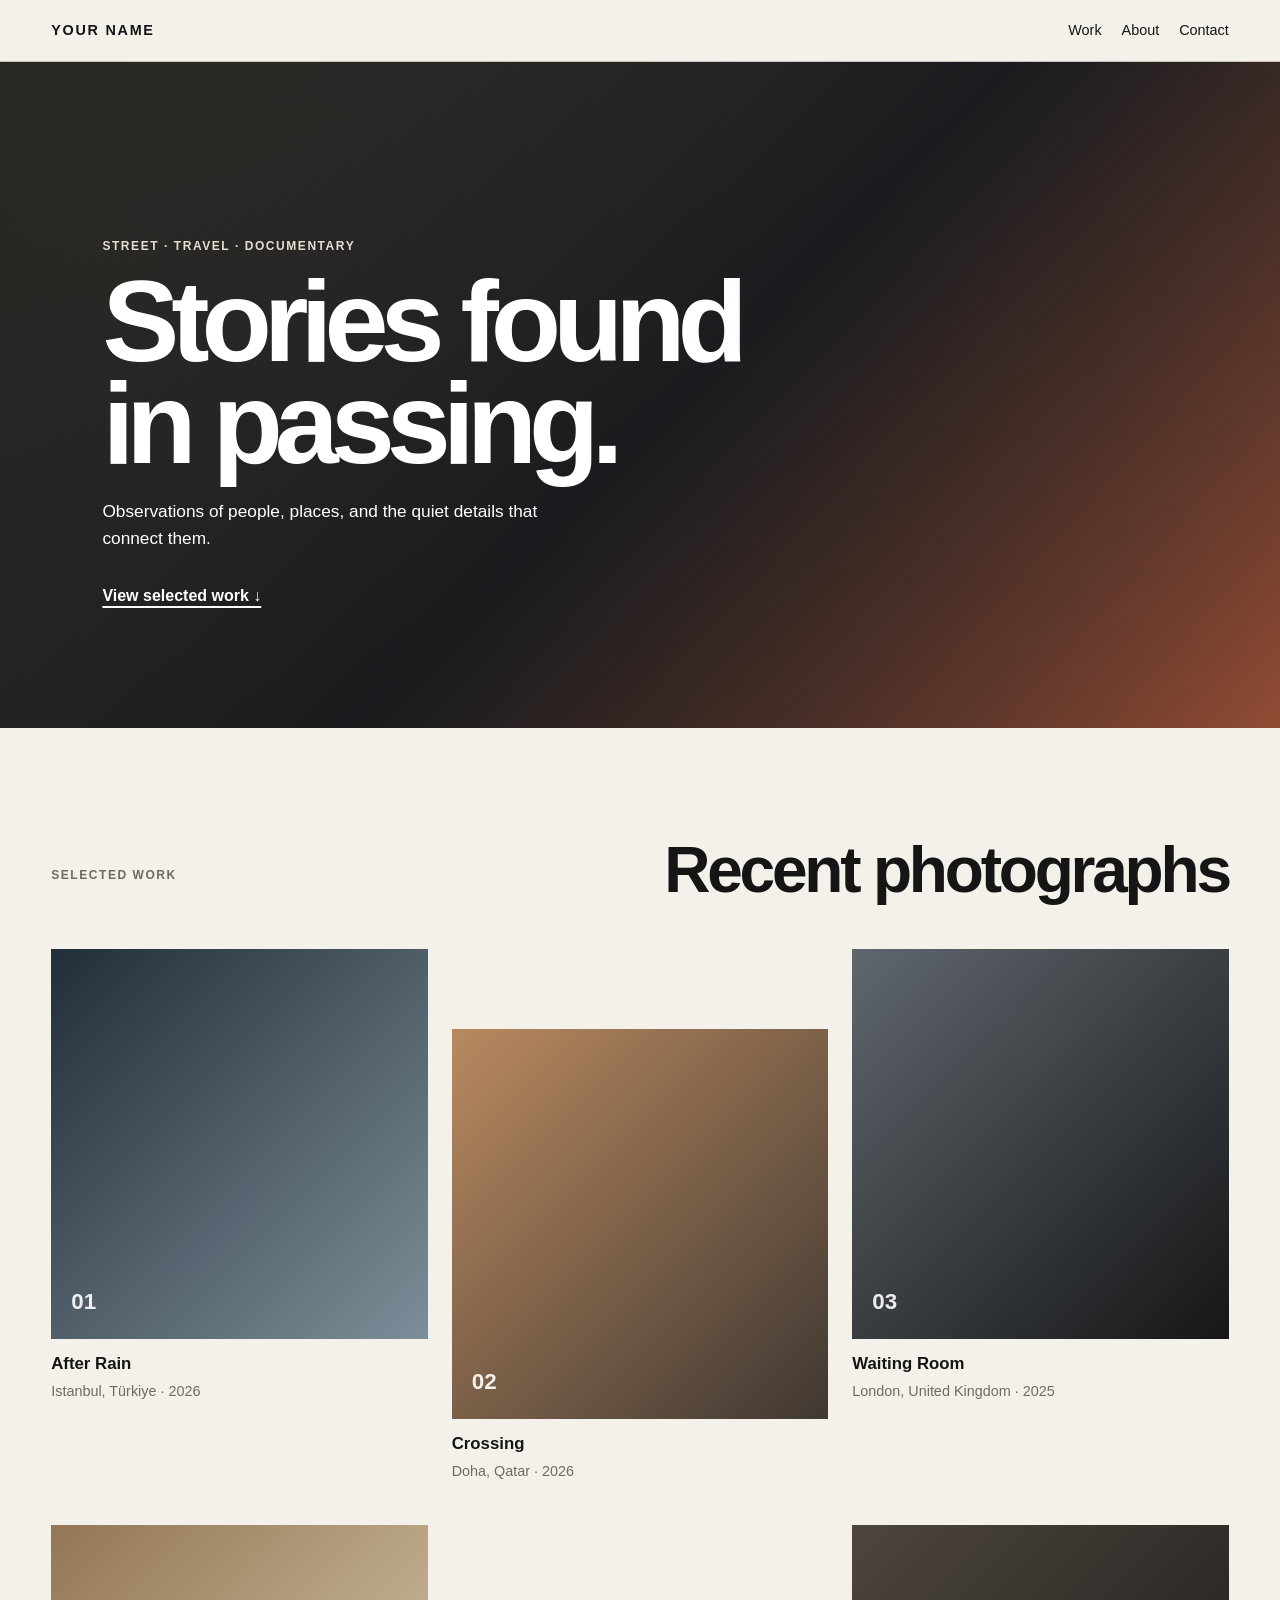
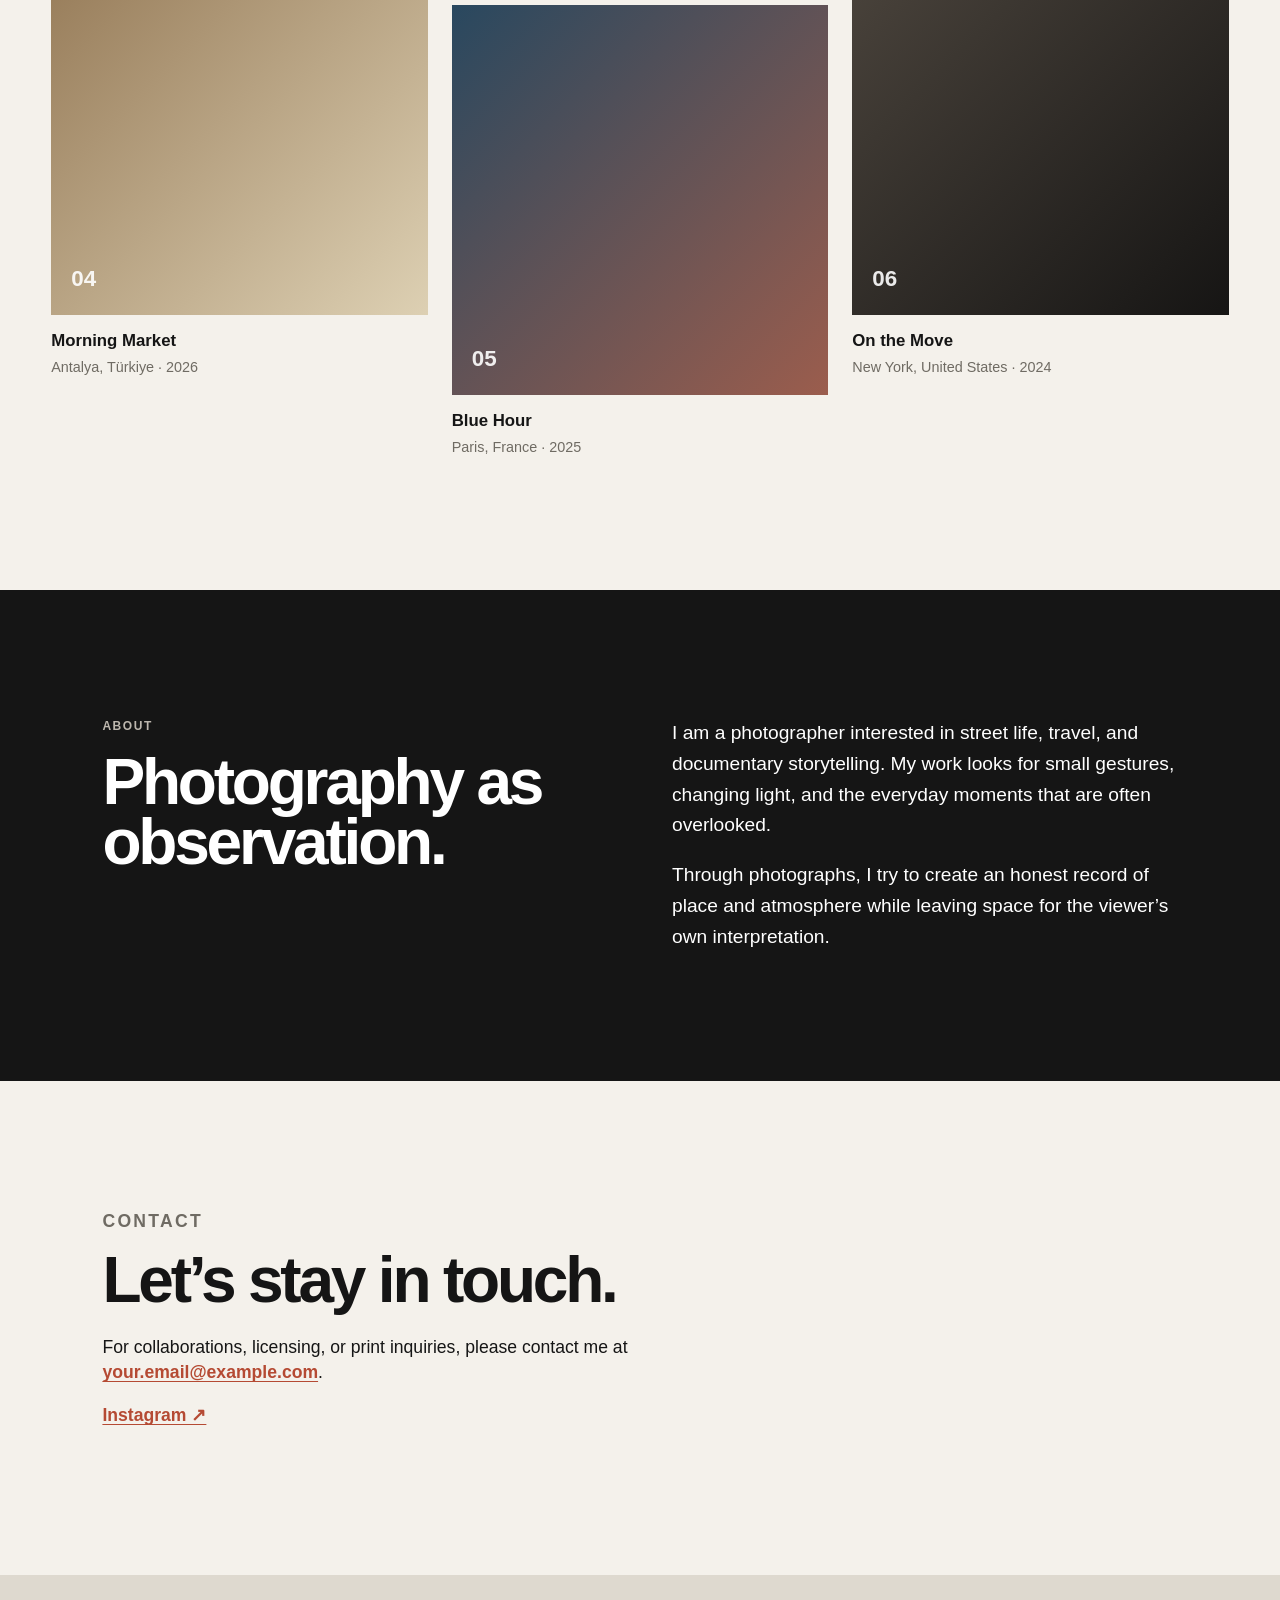
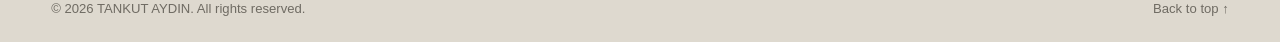
==== index.html @ 2236a55a "Create photography portfolio layout" ====
<!DOCTYPE html>
<html lang="en">
<head>
  <meta charset="UTF-8" />
  <meta name="viewport" content="width=device-width, initial-scale=1.0" />
  <meta
    name="description"
    content="A photography portfolio featuring street, travel, and documentary work."
  />
  <title>Your Name — Photography</title>
  <link rel="stylesheet" href="style.css" />
</head>

<body>
  <header class="site-header">
    <a class="brand" href="#top">YOUR NAME</a>

    <nav class="navigation" aria-label="Main navigation">
      <a href="#work">Work</a>
      <a href="#about">About</a>
      <a href="#contact">Contact</a>
    </nav>
  </header>

  <main id="top">
    <section class="hero" aria-labelledby="hero-title">
      <p class="kicker">Street · Travel · Documentary</p>
      <h1 id="hero-title">Stories found<br />in passing.</h1>
      <p class="hero-text">
        Observations of people, places, and the quiet details that connect them.
      </p>
      <a class="text-link" href="#work">View selected work ↓</a>
    </section>

    <section id="work" class="work-section" aria-labelledby="work-title">
      <div class="section-heading">
        <p class="kicker">Selected work</p>
        <h2 id="work-title">Recent photographs</h2>
      </div>

      <div class="gallery">
        <article class="photo-card photo-one">
          <div class="photo-placeholder">
            <span>01</span>
          </div>
          <div class="photo-caption">
            <h3>After Rain</h3>
            <p>Istanbul, Türkiye · 2026</p>
          </div>
        </article>

        <article class="photo-card photo-two">
          <div class="photo-placeholder">
            <span>02</span>
          </div>
          <div class="photo-caption">
            <h3>Crossing</h3>
            <p>Doha, Qatar · 2026</p>
          </div>
        </article>

        <article class="photo-card photo-three">
          <div class="photo-placeholder">
            <span>03</span>
          </div>
          <div class="photo-caption">
            <h3>Waiting Room</h3>
            <p>London, United Kingdom · 2025</p>
          </div>
        </article>

        <article class="photo-card photo-four">
          <div class="photo-placeholder">
            <span>04</span>
          </div>
          <div class="photo-caption">
            <h3>Morning Market</h3>
            <p>Antalya, Türkiye · 2026</p>
          </div>
        </article>

        <article class="photo-card photo-five">
          <div class="photo-placeholder">
            <span>05</span>
          </div>
          <div class="photo-caption">
            <h3>Blue Hour</h3>
            <p>Paris, France · 2025</p>
          </div>
        </article>

        <article class="photo-card photo-six">
          <div class="photo-placeholder">
            <span>06</span>
          </div>
          <div class="photo-caption">
            <h3>On the Move</h3>
            <p>New York, United States · 2024</p>
          </div>
        </article>
      </div>
    </section>

    <section id="about" class="about-section" aria-labelledby="about-title">
      <div>
        <p class="kicker">About</p>
        <h2 id="about-title">Photography as observation.</h2>
      </div>

      <div class="about-text">
        <p>
          I am a photographer interested in street life, travel, and
          documentary storytelling. My work looks for small gestures, changing
          light, and the everyday moments that are often overlooked.
        </p>
        <p>
          Through photographs, I try to create an honest record of place and
          atmosphere while leaving space for the viewer’s own interpretation.
        </p>
      </div>
    </section>

    <section id="contact" class="contact-section" aria-labelledby="contact-title">
      <p class="kicker">Contact</p>
      <h2 id="contact-title">Let’s stay in touch.</h2>
      <p>
        For collaborations, licensing, or print inquiries, please contact me at
        <a href="mailto:tankuta@icloud.com">your.email@example.com</a>.
      </p>
      <p>
        <a href="https://instagram.com/" target="_blank" rel="noreferrer">
          Instagram ↗
        </a>
      </p>
    </section>
  </main>

  <footer class="site-footer">
    <p>© 2026 TANKUT AYDIN. All rights reserved.</p>
    <a href="#top">Back to top ↑</a>
  </footer>

  <script src="script.js"></script>
</body>
</html>
---- style.css ----
:root {
  --ink: #151515;
  --paper: #f4f1eb;
  --soft: #ded9cf;
  --muted: #6f6b63;
  --line: #c8c1b6;
  --accent: #b54a33;
}

* {
  box-sizing: border-box;
}

html {
  scroll-behavior: smooth;
}

body {
  margin: 0;
  background: var(--paper);
  color: var(--ink);
  font-family: Arial, Helvetica, sans-serif;
  line-height: 1.45;
}

a {
  color: inherit;
}

.site-header {
  display: flex;
  position: sticky;
  z-index: 10;
  top: 0;
  align-items: center;
  justify-content: space-between;
  padding: 1.25rem 4vw;
  background: rgba(244, 241, 235, 0.92);
  border-bottom: 1px solid var(--line);
  backdrop-filter: blur(10px);
}

.brand {
  font-size: 0.9rem;
  font-weight: 800;
  letter-spacing: 0.12em;
  text-decoration: none;
}

.navigation {
  display: flex;
  gap: 1.25rem;
}

.navigation a {
  font-size: 0.9rem;
  text-decoration: none;
}

.navigation a:hover,
.navigation a:focus,
.text-link:hover,
.text-link:focus {
  color: var(--accent);
}

.hero {
  min-height: 74vh;
  padding: 11rem 8vw 6rem;
  background:
    linear-gradient(120deg, rgba(21, 21, 21, 0.74), rgba(21, 21, 21, 0.12)),
    linear-gradient(135deg, #665e51, #1d2025 52%, #a35338);
  color: #fff;
}

.kicker {
  margin: 0 0 1rem;
  color: var(--muted);
  font-size: 0.75rem;
  font-weight: 800;
  letter-spacing: 0.13em;
  text-transform: uppercase;
}

.hero .kicker {
  color: #e4ded3;
}

h1,
h2,
h3,
p {
  margin-top: 0;
}

h1 {
  max-width: 900px;
  margin-bottom: 1.5rem;
  font-size: clamp(3.5rem, 9vw, 8rem);
  font-weight: 700;
  letter-spacing: -0.07em;
  line-height: 0.88;
}

h2 {
  margin-bottom: 0;
  font-size: clamp(2.1rem, 5vw, 4.6rem);
  letter-spacing: -0.05em;
  line-height: 0.95;
}

h3 {
  margin-bottom: 0.25rem;
  font-size: 1.05rem;
}

.hero-text {
  max-width: 470px;
  margin-bottom: 2rem;
  font-size: 1.08rem;
  line-height: 1.55;
}

.text-link {
  font-weight: 700;
  text-decoration-thickness: 2px;
  text-underline-offset: 0.3rem;
}

.work-section {
  padding: 7rem 4vw;
}

.section-heading {
  display: flex;
  align-items: end;
  justify-content: space-between;
  gap: 2rem;
  margin-bottom: 3rem;
}

.gallery {
  display: grid;
  grid-template-columns: repeat(12, 1fr);
  gap: 1.5rem;
}

.photo-card {
  grid-column: span 4;
}

.photo-card:nth-child(3n + 2) {
  margin-top: 5rem;
}

.photo-placeholder {
  display: flex;
  min-height: 390px;
  align-items: end;
  padding: 1.25rem;
  color: rgba(255, 255, 255, 0.9);
  font-size: 1.4rem;
  font-weight: 700;
  transition: transform 0.25s ease, filter 0.25s ease;
}

.photo-card:hover .photo-placeholder {
  filter: brightness(1.08);
  transform: translateY(-0.35rem);
}

.photo-one .photo-placeholder {
  background: linear-gradient(135deg, #222d39, #7c8e99);
}

.photo-two .photo-placeholder {
  background: linear-gradient(135deg, #b9895f, #3f3832);
}

.photo-three .photo-placeholder {
  background: linear-gradient(135deg, #5f666d, #151617);
}

.photo-four .photo-placeholder {
  background: linear-gradient(135deg, #937754, #ddd0b3);
}

.photo-five .photo-placeholder {
  background: linear-gradient(135deg, #29485f, #9b5d4d);
}

.photo-six .photo-placeholder {
  background: linear-gradient(135deg, #4d463e, #161514);
}

.photo-caption {
  padding: 0.85rem 0 1.25rem;
}

.photo-caption p {
  margin: 0;
  color: var(--muted);
  font-size: 0.9rem;
}

.about-section {
  display: grid;
  grid-template-columns: 1fr 1fr;
  gap: 4rem;
  padding: 8rem 8vw;
  background: var(--ink);
  color: #fff;
}

.about-section .kicker {
  color: #bdb7ae;
}

.about-text {
  max-width: 580px;
  font-size: 1.2rem;
  line-height: 1.6;
}

.about-text p:last-child {
  margin-bottom: 0;
}

.contact-section {
  max-width: 900px;
  padding: 8rem 8vw;
}

.contact-section h2 {
  margin-bottom: 1.5rem;
}

.contact-section p {
  max-width: 620px;
  font-size: 1.1rem;
}

.contact-section a {
  color: var(--accent);
  font-weight: 700;
  text-underline-offset: 0.2rem;
}

.site-footer {
  display: flex;
  justify-content: space-between;
  gap: 1rem;
  padding: 1.5rem 4vw;
  background: var(--soft);
  color: var(--muted);
  font-size: 0.82rem;
}

.site-footer p {
  margin: 0;
}

.site-footer a {
  text-decoration: none;
}

@media (max-width: 760px) {
  .site-header {
    padding: 1rem 5vw;
  }

  .navigation {
    gap: 0.8rem;
  }

  .hero {
    min-height: 66vh;
    padding: 9rem 5vw 4rem;
  }

  .work-section {
    padding: 5rem 5vw;
  }

  .section-heading,
  .about-section {
    display: block;
  }

  .section-heading h2 {
    margin-top: 0.75rem;
  }

  .gallery {
    display: block;
  }

  .photo-card,
  .photo-card:nth-child(3n + 2) {
    margin: 0 0 2.25rem;
  }

  .photo-placeholder {
    min-height: 62vw;
  }

  .about-section,
  .contact-section {
    padding: 5rem 5vw;
  }

  .about-text {
    margin-top: 2rem;
  }

  .site-footer {
    display: block;
    padding: 1.5rem 5vw;
  }

  .site-footer a {
    display: inline-block;
    margin-top: 0.65rem;
  }
}
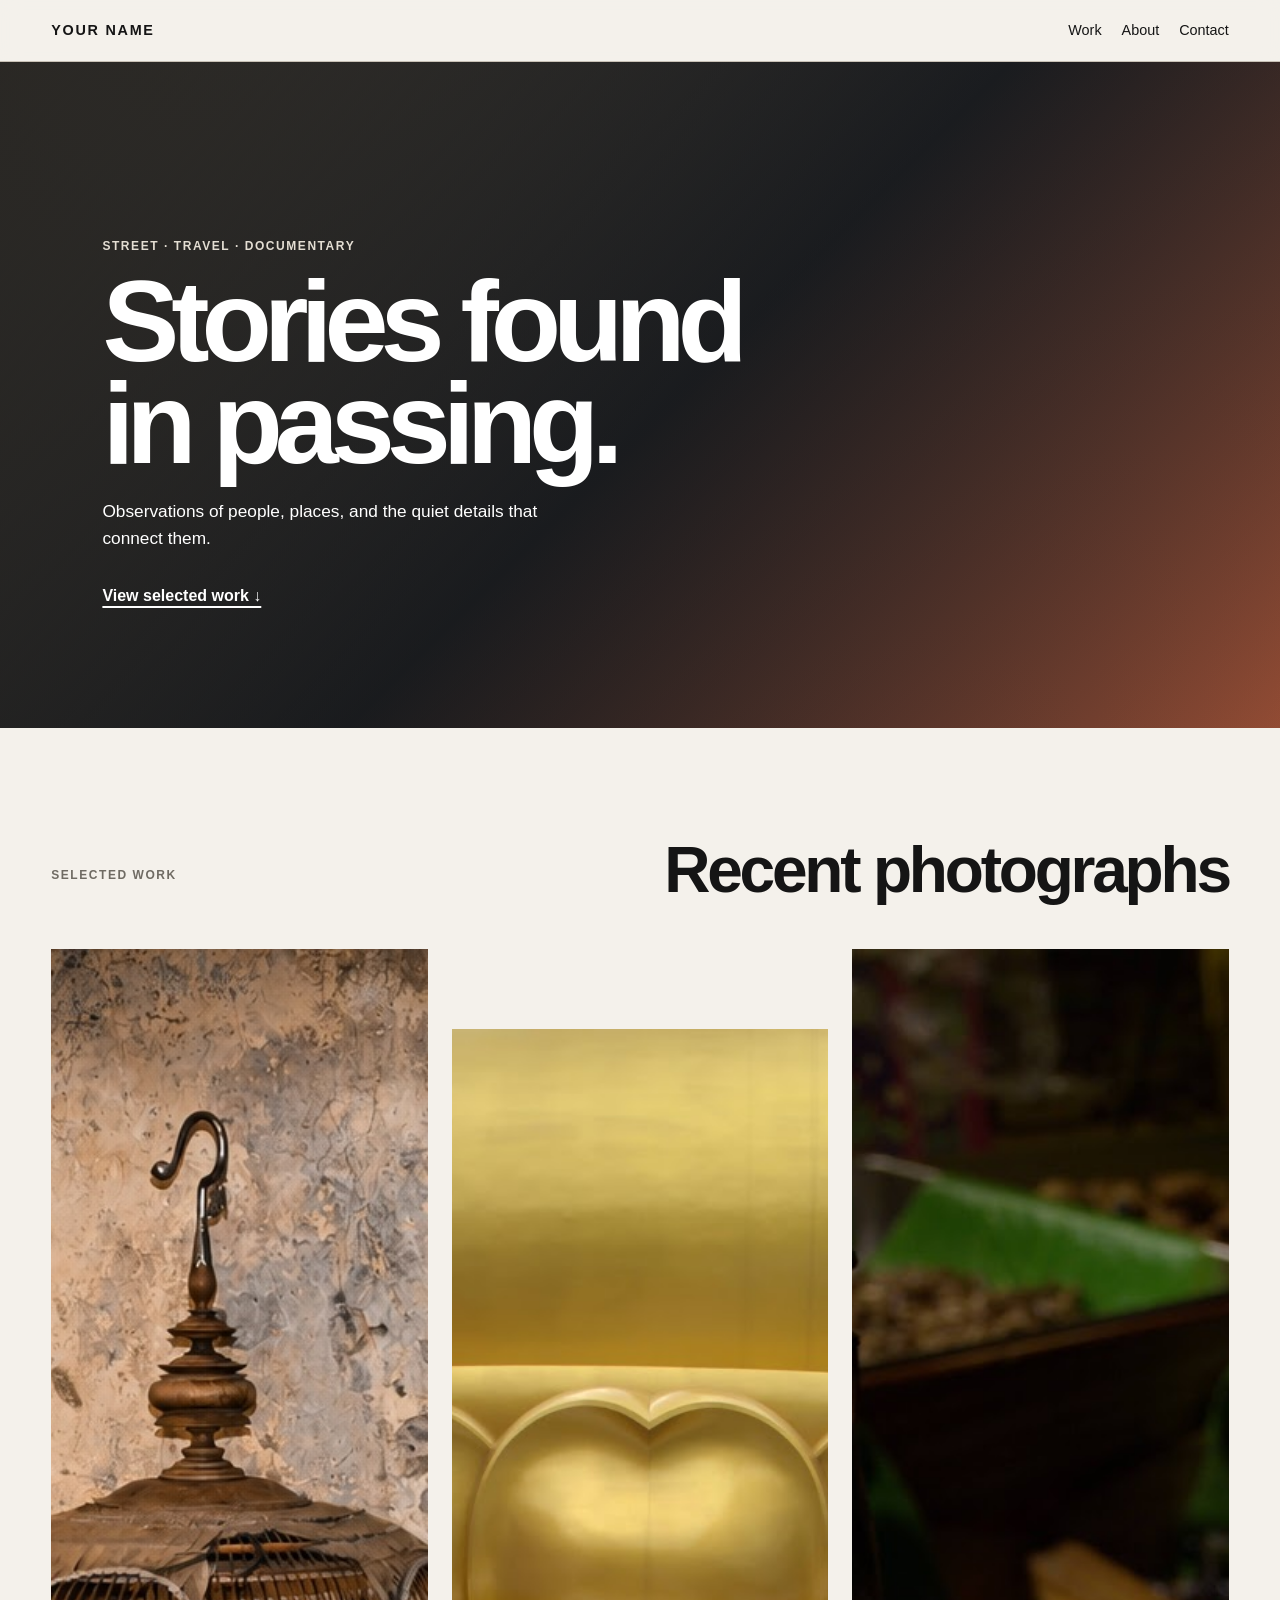
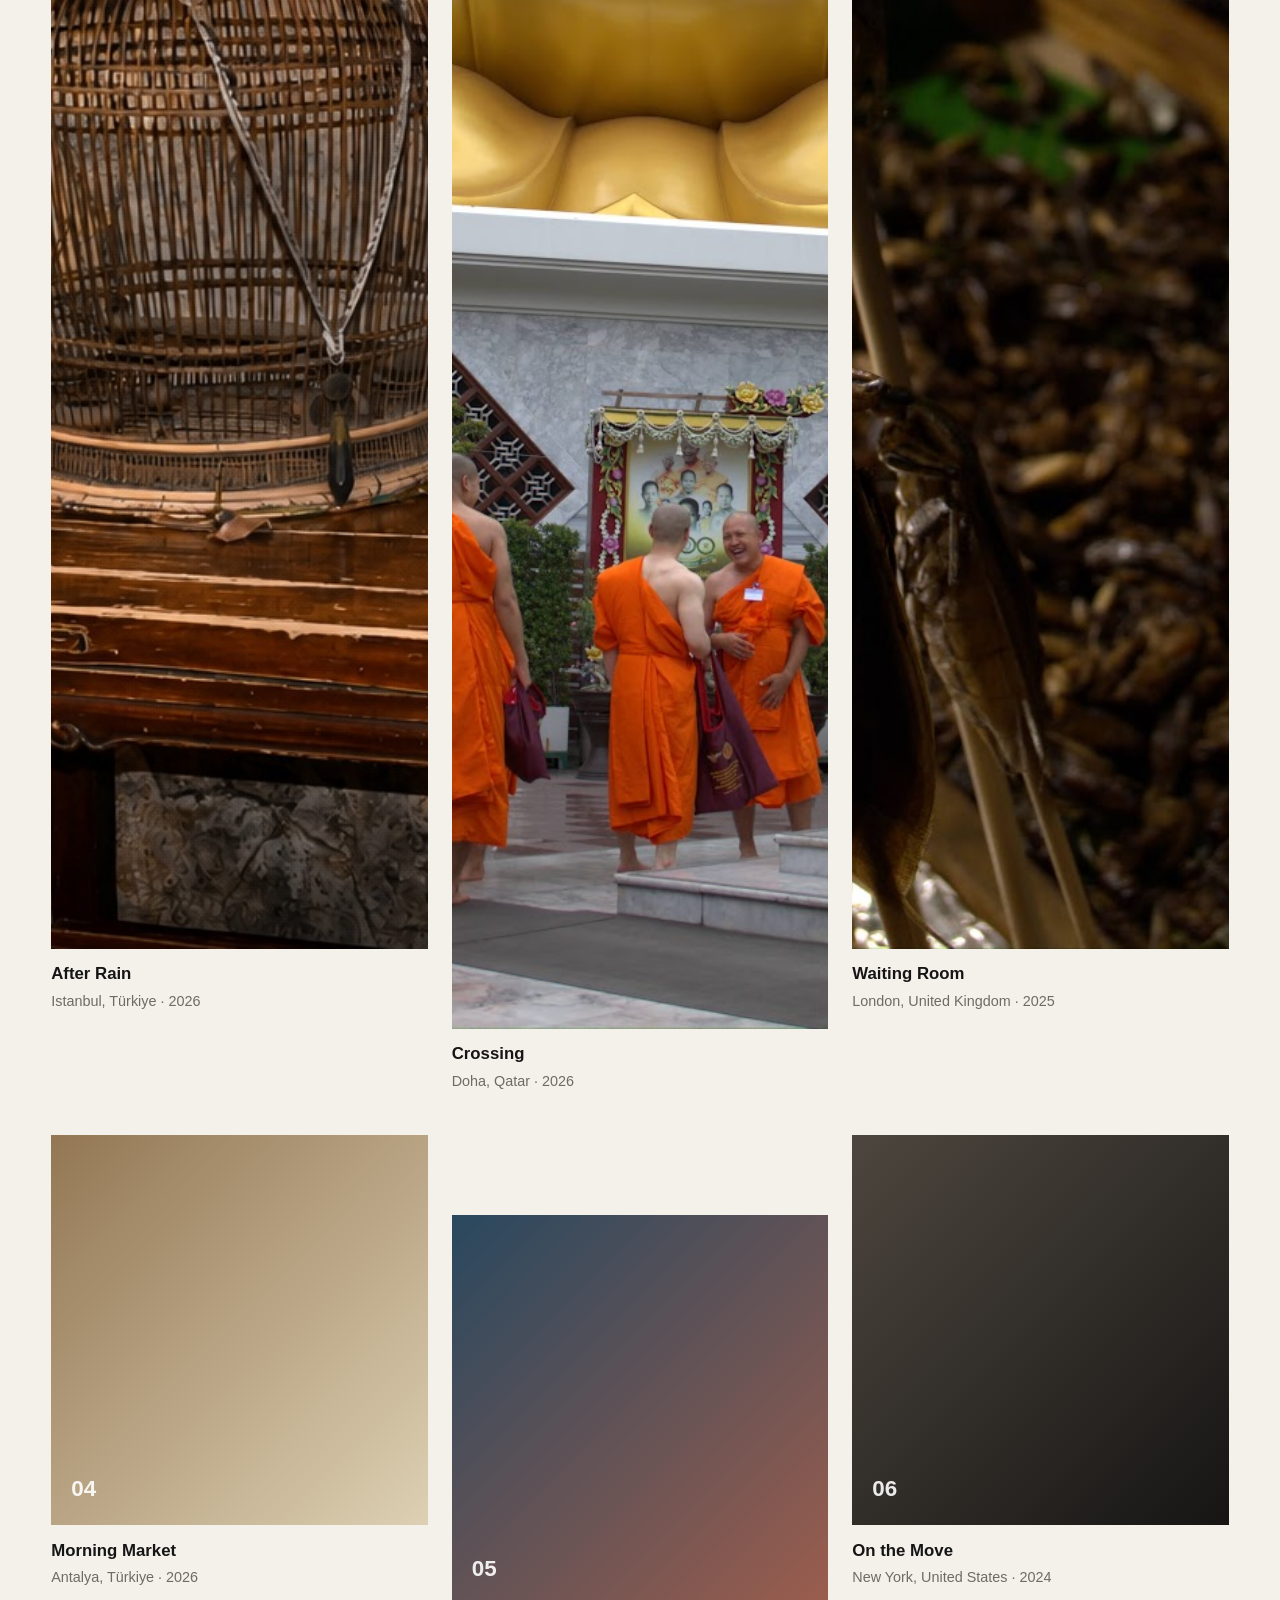
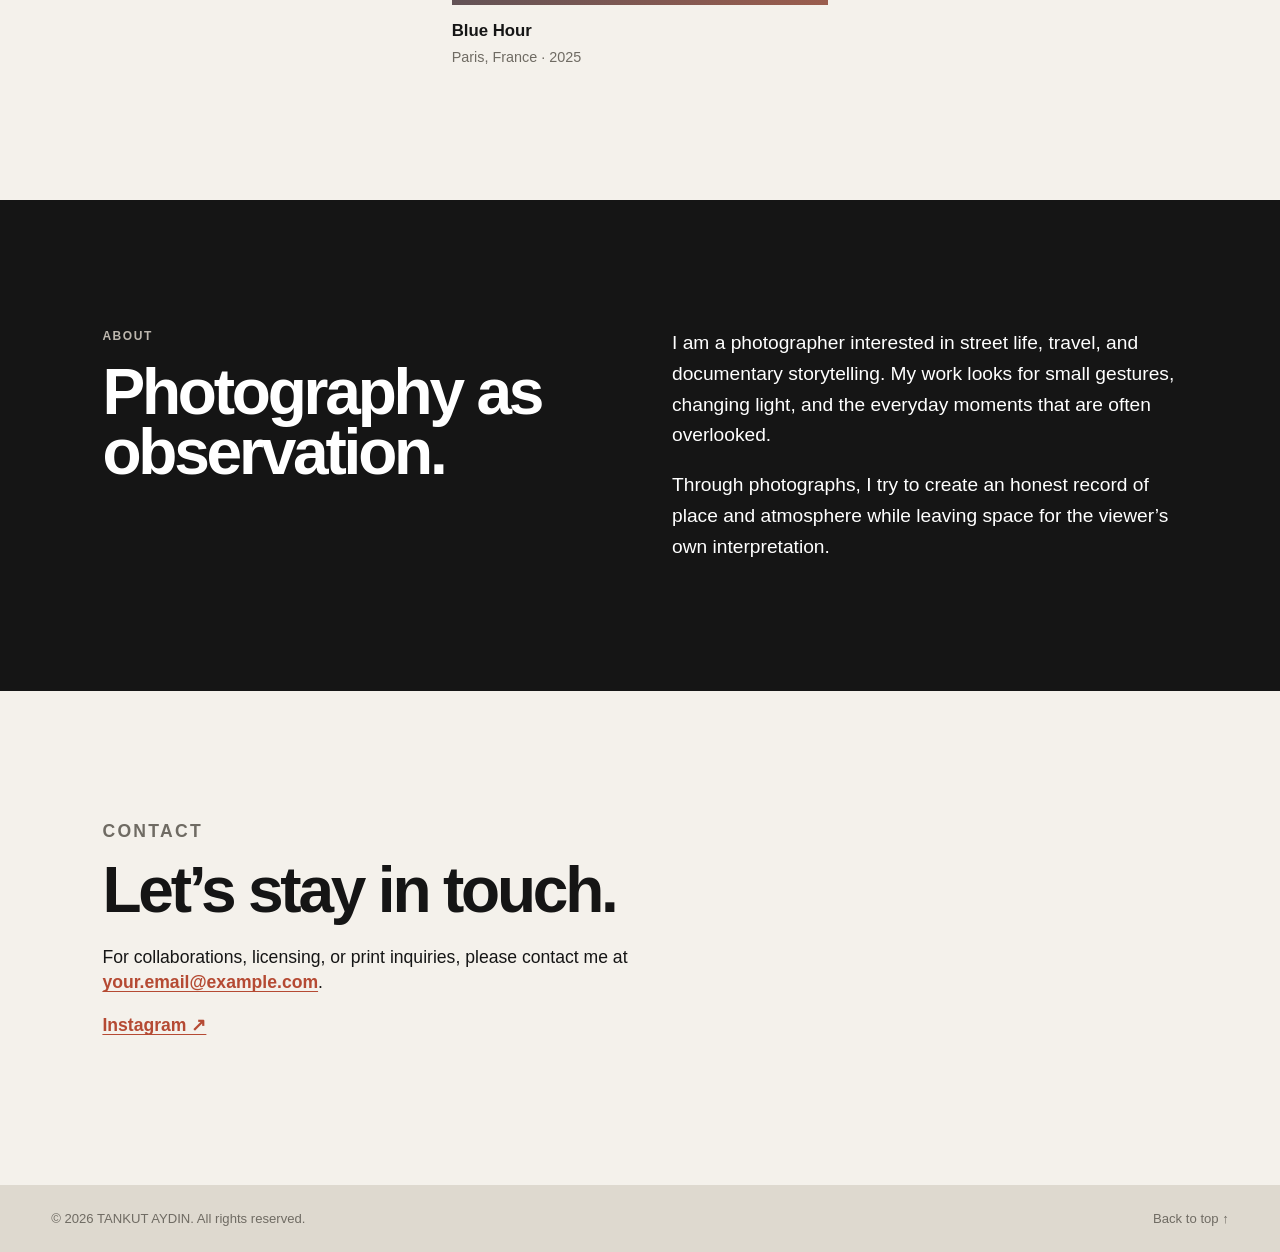
==== commit 5159ecd1: "Add first portfolio photographs" ====
--- a/index.html
+++ b/index.html
@@ -40,9 +40,13 @@
 
       <div class="gallery">
         <article class="photo-card photo-one">
-          <div class="photo-placeholder">
-            <span>01</span>
-          </div>
+          <img
+  class="portfolio-image"
+  src="images/4.jpg"
+  alt="A street scene after rain"
+  width="1200"
+  height="1600"
+/>
           <div class="photo-caption">
             <h3>After Rain</h3>
             <p>Istanbul, Türkiye · 2026</p>
@@ -50,9 +54,14 @@
         </article>
 
         <article class="photo-card photo-two">
-          <div class="photo-placeholder">
-            <span>02</span>
-          </div>
+          <img
+  class="portfolio-image"
+  src="images/7.jpg"
+  alt="People crossing a street in the city"
+  width="1200"
+  height="1600"
+  loading="lazy"
+/>
           <div class="photo-caption">
             <h3>Crossing</h3>
             <p>Doha, Qatar · 2026</p>
@@ -60,9 +69,14 @@
         </article>
 
         <article class="photo-card photo-three">
-          <div class="photo-placeholder">
-            <span>03</span>
-          </div>
+          <img
+  class="portfolio-image"
+  src="images/9.jpg"
+  alt="A quiet moment in a waiting room"
+  width="1200"
+  height="1600"
+  loading="lazy"
+/>
           <div class="photo-caption">
             <h3>Waiting Room</h3>
             <p>London, United Kingdom · 2025</p>
--- a/style.css
+++ b/style.css
@@ -193,6 +193,19 @@
   background: linear-gradient(135deg, #4d463e, #161514);
 }
 
+.portfolio-image {
+  display: block;
+  width: 100%;
+  min-height: 390px;
+  object-fit: cover;
+  transition: transform 0.25s ease, filter 0.25s ease;
+}
+
+.photo-card:hover .portfolio-image {
+  filter: brightness(1.08);
+  transform: translateY(-0.35rem);
+}
+
 .photo-caption {
   padding: 0.85rem 0 1.25rem;
 }
@@ -265,6 +278,9 @@
 }
 
 @media (max-width: 760px) {
+      .portfolio-image {
+    min-height: 62vw;
+  }
   .site-header {
     padding: 1rem 5vw;
   }
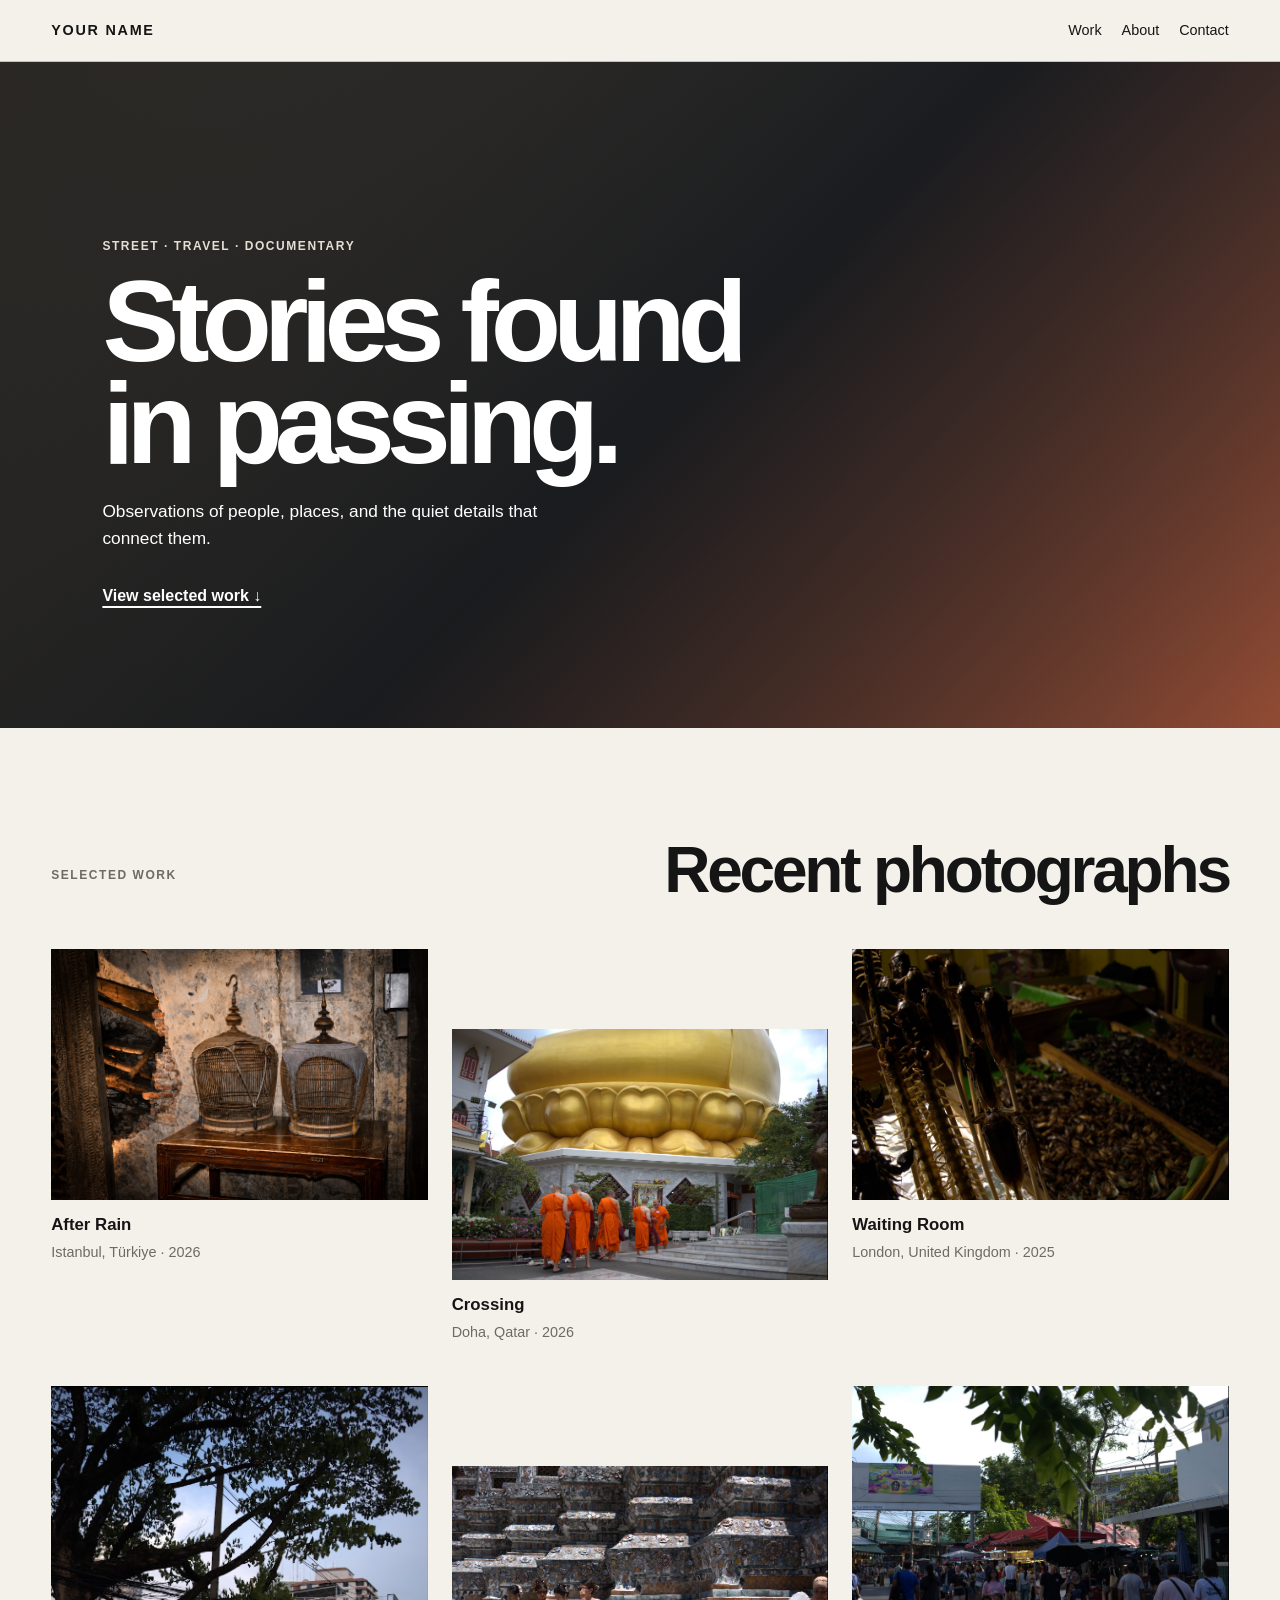
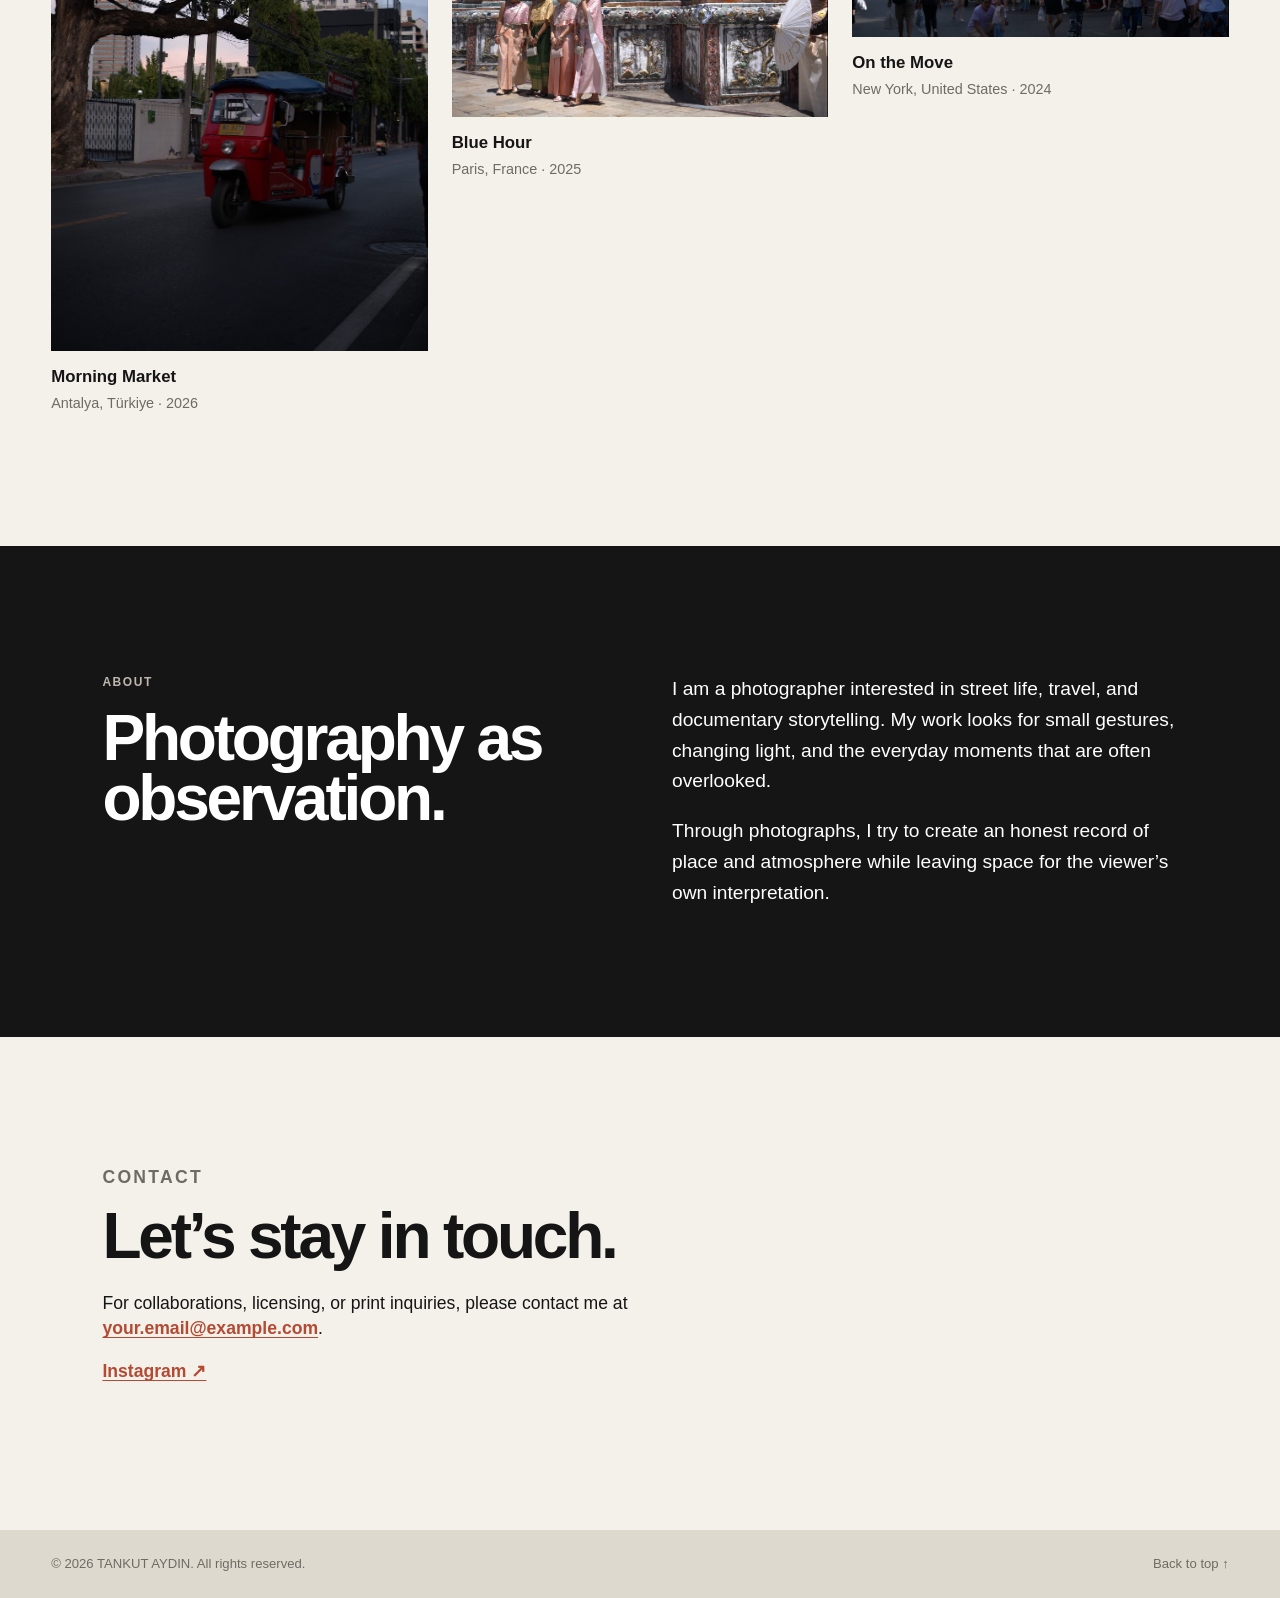
==== commit a9509a30: "Other pictures are updated" ====
--- a/index.html
+++ b/index.html
@@ -84,9 +84,14 @@
         </article>
 
         <article class="photo-card photo-four">
-          <div class="photo-placeholder">
-            <span>04</span>
-          </div>
+          <img
+  class="portfolio-image"
+  src="images/10.jpg"
+  alt="A morning scene at a local market"
+  width="1200"
+  height="1600"
+  loading="lazy"
+/>
           <div class="photo-caption">
             <h3>Morning Market</h3>
             <p>Antalya, Türkiye · 2026</p>
@@ -94,9 +99,14 @@
         </article>
 
         <article class="photo-card photo-five">
-          <div class="photo-placeholder">
-            <span>05</span>
-          </div>
+          <img
+  class="portfolio-image"
+  src="images/11.jpg"
+  alt="A city scene during blue hour"
+  width="1200"
+  height="1600"
+  loading="lazy"
+/>
           <div class="photo-caption">
             <h3>Blue Hour</h3>
             <p>Paris, France · 2025</p>
@@ -104,9 +114,14 @@
         </article>
 
         <article class="photo-card photo-six">
-          <div class="photo-placeholder">
-            <span>06</span>
-          </div>
+          <img
+  class="portfolio-image"
+  src="images/12.jpg"
+  alt="People moving through a city street"
+  width="1200"
+  height="1600"
+  loading="lazy"
+/>
           <div class="photo-caption">
             <h3>On the Move</h3>
             <p>New York, United States · 2024</p>
--- a/style.css
+++ b/style.css
@@ -196,14 +196,14 @@
 .portfolio-image {
   display: block;
   width: 100%;
-  min-height: 390px;
-  object-fit: cover;
+  height: auto;
+  background: #ded9cf;
   transition: transform 0.25s ease, filter 0.25s ease;
 }
 
 .photo-card:hover .portfolio-image {
-  filter: brightness(1.08);
-  transform: translateY(-0.35rem);
+  filter: brightness(1.04);
+  transform: translateY(-0.25rem);
 }
 
 .photo-caption {
@@ -278,9 +278,7 @@
 }
 
 @media (max-width: 760px) {
-      .portfolio-image {
-    min-height: 62vw;
-  }
+      
   .site-header {
     padding: 1rem 5vw;
   }
@@ -311,10 +309,6 @@
     display: block;
   }
 
-  .photo-card,
-  .photo-card:nth-child(3n + 2) {
-    margin: 0 0 2.25rem;
-  }
 
   .photo-placeholder {
     min-height: 62vw;
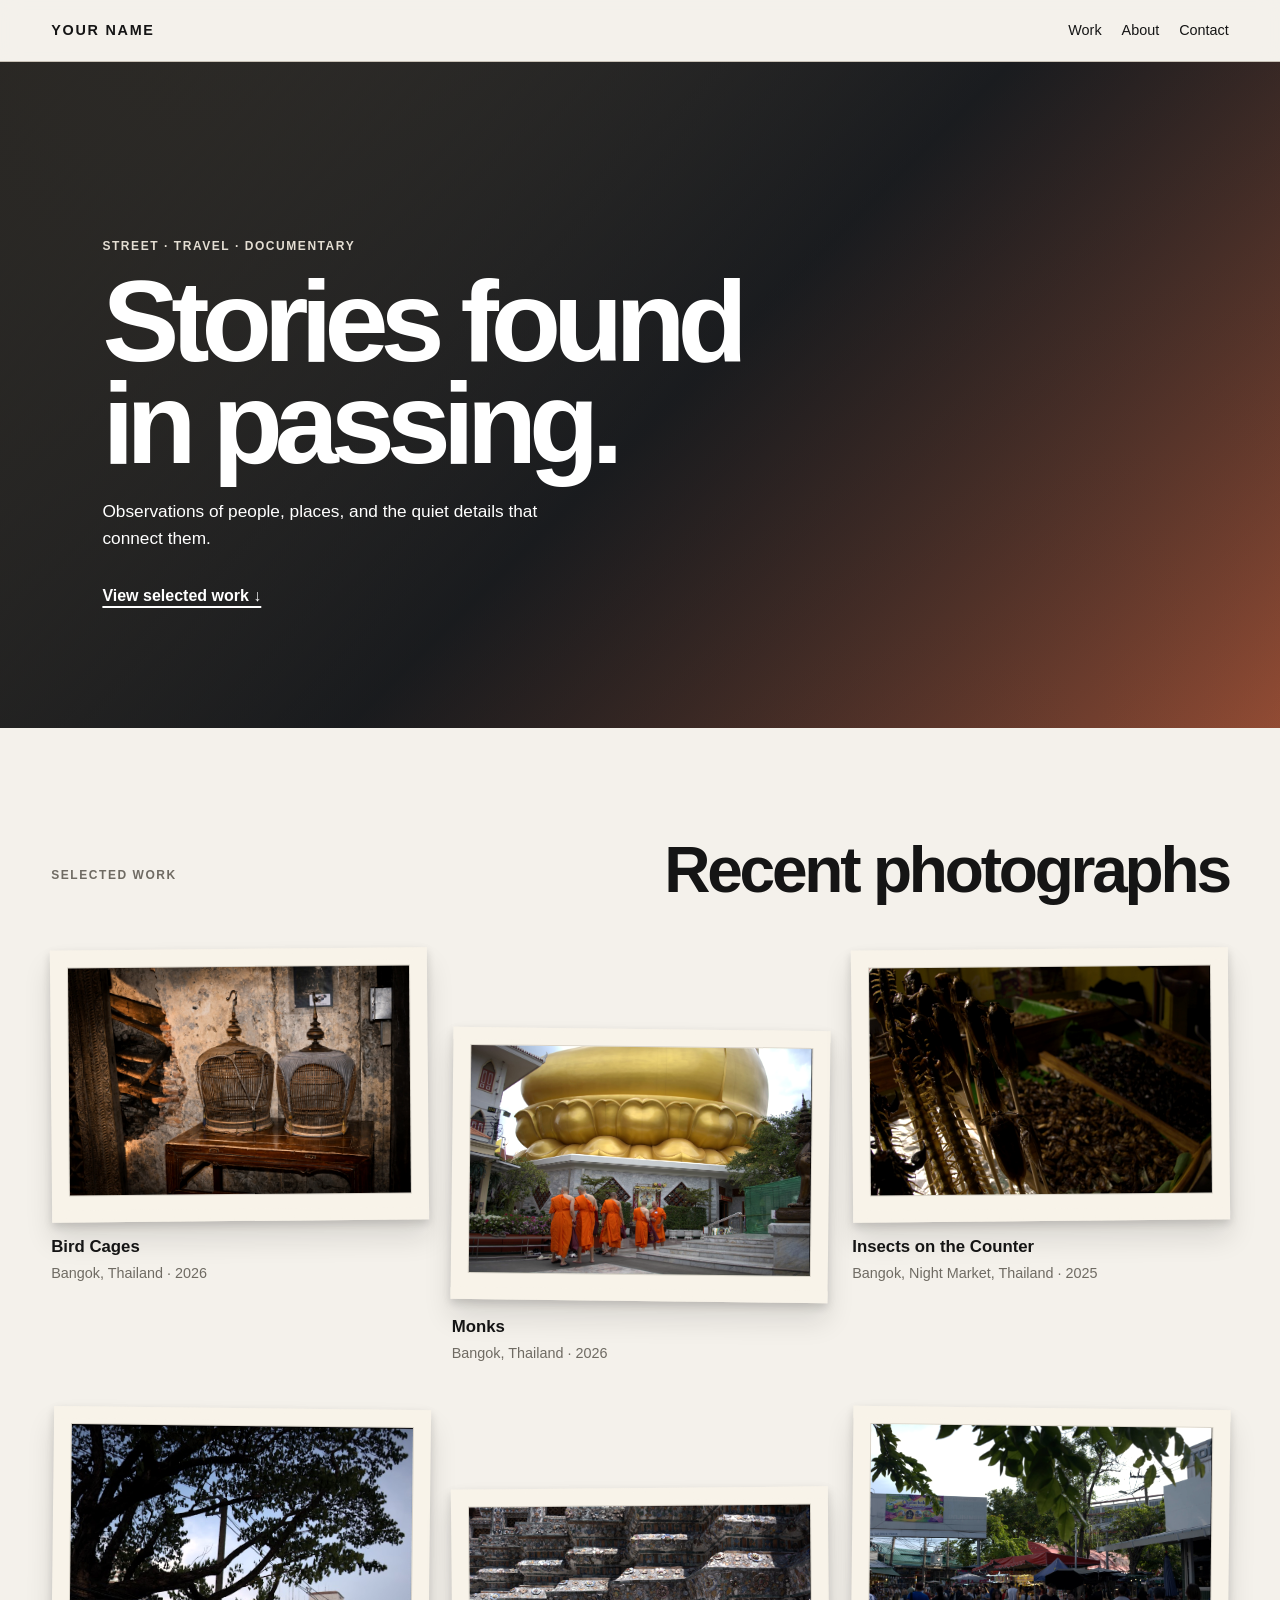
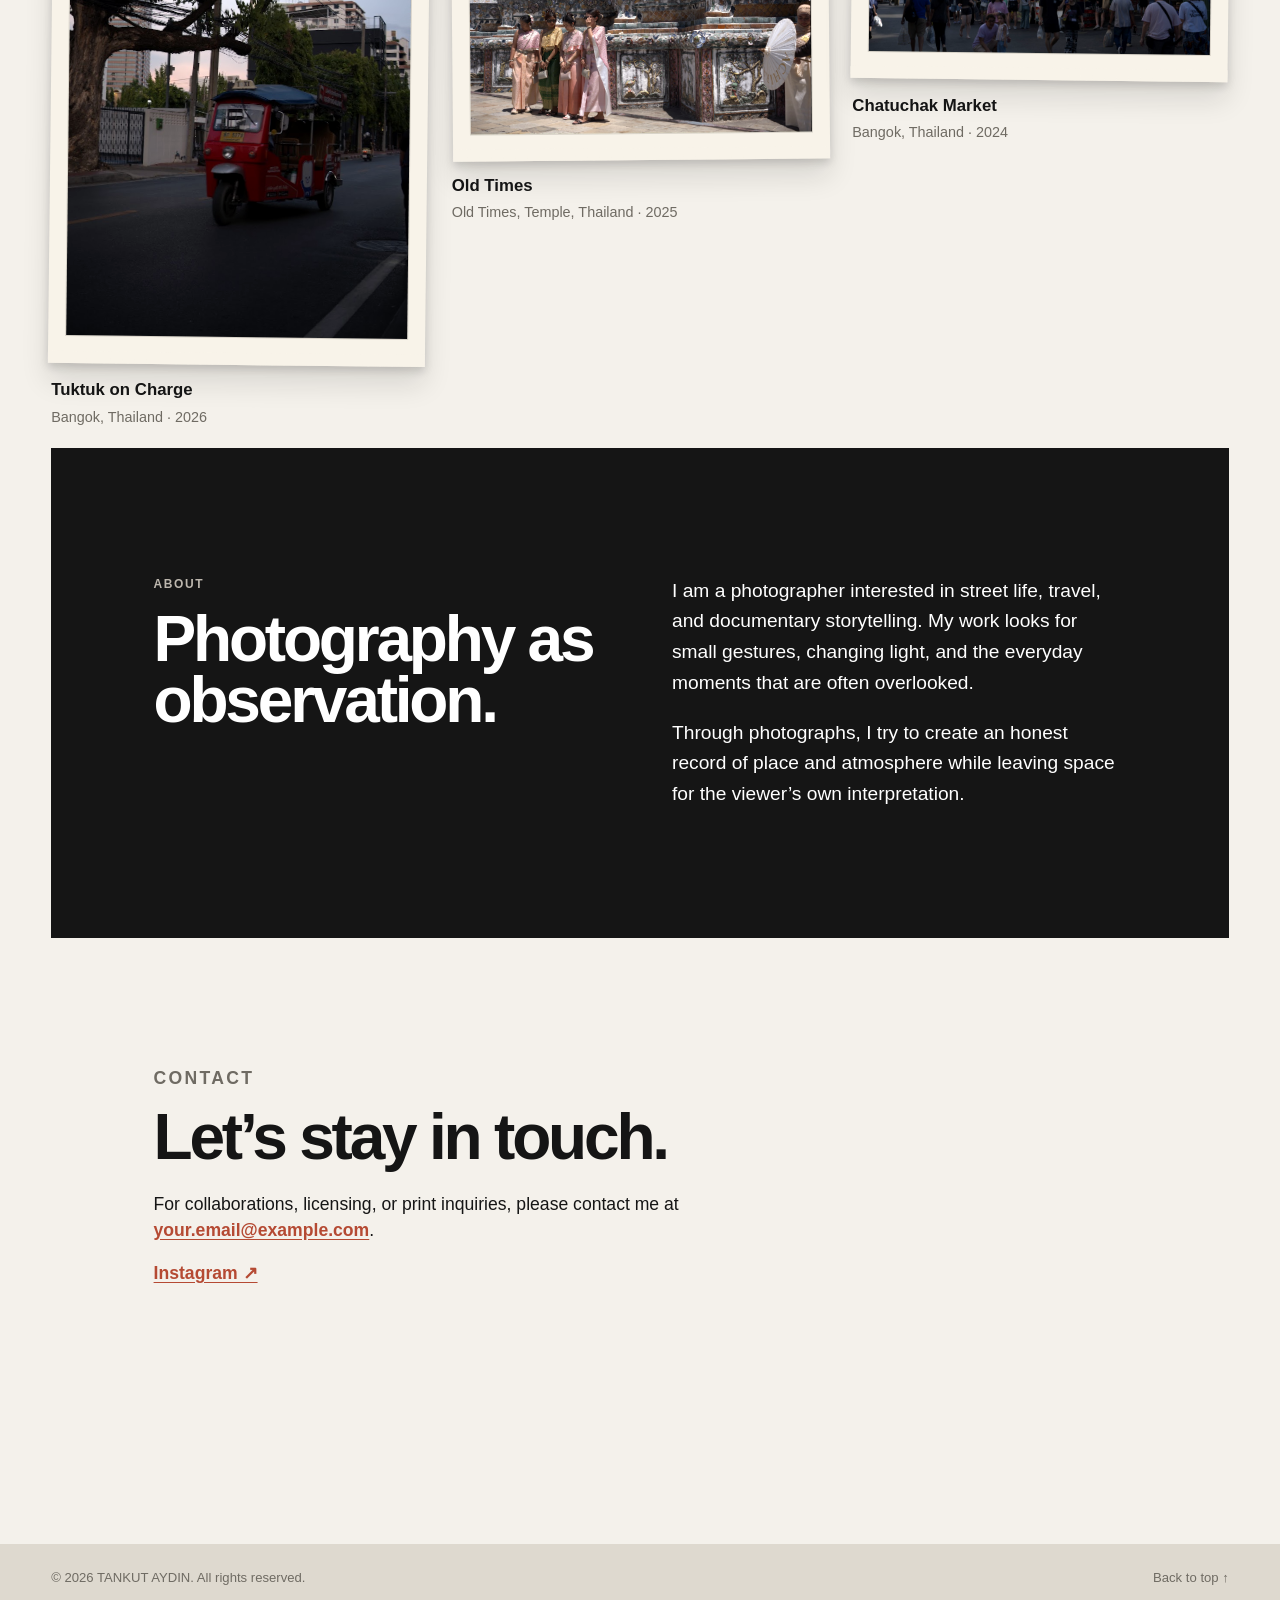
==== commit a9f1d2b7: "Fix gallery photo file paths and postcard frames" ====
--- a/index.html
+++ b/index.html
@@ -38,97 +38,108 @@
         <h2 id="work-title">Recent photographs</h2>
       </div>
 
-      <div class="gallery">
-        <article class="photo-card photo-one">
-          <img
-  class="portfolio-image"
-  src="images/4.jpg"
-  alt="A street scene after rain"
-  width="1200"
-  height="1600"
-/>
-          <div class="photo-caption">
-            <h3>After Rain</h3>
-            <p>Istanbul, Türkiye · 2026</p>
-          </div>
-        </article>
+     <div class="gallery">
+  <article class="photo-card photo-one">
+    <div class="postcard-frame">
+      <img
+        class="portfolio-image lightbox-trigger"
+        src="images/4.jpg"
+        alt="Bird Cages"
+        width="1200"
+        height="1600"
+      />
+    </div>
+    <div class="photo-caption">
+      <h3>Bird Cages</h3>
+      <p>Bangok, Thailand · 2026</p>
+    </div>
+  </article>
 
-        <article class="photo-card photo-two">
-          <img
-  class="portfolio-image"
-  src="images/7.jpg"
-  alt="People crossing a street in the city"
-  width="1200"
-  height="1600"
-  loading="lazy"
-/>
-          <div class="photo-caption">
-            <h3>Crossing</h3>
-            <p>Doha, Qatar · 2026</p>
-          </div>
-        </article>
+  <article class="photo-card photo-two">
+    <div class="postcard-frame">
+      <img
+        class="portfolio-image lightbox-trigger"
+        src="images/7.jpg"
+        alt="Monks"
+        width="1200"
+        height="1600"
+        loading="lazy"
+      />
+    </div>
+    <div class="photo-caption">
+      <h3>Monks</h3>
+      <p>Bangok, Thailand · 2026</p>
+    </div>
+  </article>
 
-        <article class="photo-card photo-three">
-          <img
-  class="portfolio-image"
-  src="images/9.jpg"
-  alt="A quiet moment in a waiting room"
-  width="1200"
-  height="1600"
-  loading="lazy"
-/>
-          <div class="photo-caption">
-            <h3>Waiting Room</h3>
-            <p>London, United Kingdom · 2025</p>
-          </div>
-        </article>
+  <article class="photo-card photo-three">
+    <div class="postcard-frame">
+      <img
+        class="portfolio-image lightbox-trigger"
+        src="images/9.jpg"
+        alt="Insects on the Counter"
+        width="1200"
+        height="1600"
+        loading="lazy"
+      />
+    </div>
+    <div class="photo-caption">
+      <h3>Insects on the Counter</h3>
+      <p>Bangok, Night Market, Thailand · 2025</p>
+    </div>
+  </article>
 
-        <article class="photo-card photo-four">
-          <img
-  class="portfolio-image"
-  src="images/10.jpg"
-  alt="A morning scene at a local market"
-  width="1200"
-  height="1600"
-  loading="lazy"
-/>
-          <div class="photo-caption">
-            <h3>Morning Market</h3>
-            <p>Antalya, Türkiye · 2026</p>
-          </div>
-        </article>
+  <article class="photo-card photo-four">
+    <div class="postcard-frame">
+      <img
+        class="portfolio-image lightbox-trigger"
+        src="images/10.jpg"
+        alt="Tuktuk on Charge"
+        width="1200"
+        height="1600"
+        loading="lazy"
+      />
+    </div>
+    <div class="photo-caption">
+      <h3>Tuktuk on Charge</h3>
+      <p>Bangok, Thailand · 2026</p>
+    </div>
+  </article>
 
-        <article class="photo-card photo-five">
-          <img
-  class="portfolio-image"
-  src="images/11.jpg"
-  alt="A city scene during blue hour"
-  width="1200"
-  height="1600"
-  loading="lazy"
-/>
-          <div class="photo-caption">
-            <h3>Blue Hour</h3>
-            <p>Paris, France · 2025</p>
-          </div>
-        </article>
+  <article class="photo-card photo-five">
+    <div class="postcard-frame">
+      <img
+        class="portfolio-image lightbox-trigger"
+        src="images/11.jpg"
+        alt="Old Times"
+        width="1200"
+        height="1600"
+        loading="lazy"
+      />
+    </div>
+    <div class="photo-caption">
+      <h3>Old Times</h3>
+      <p>Old Times, Temple, Thailand · 2025</p>
+    </div>
+  </article>
 
-        <article class="photo-card photo-six">
-          <img
-  class="portfolio-image"
-  src="images/12.jpg"
-  alt="People moving through a city street"
-  width="1200"
-  height="1600"
-  loading="lazy"
-/>
-          <div class="photo-caption">
-            <h3>On the Move</h3>
-            <p>New York, United States · 2024</p>
-          </div>
-        </article>
-      </div>
-    </section>
+  <article class="photo-card photo-six">
+    <div class="postcard-frame">
+      <img
+        class="portfolio-image lightbox-trigger"
+        src="images/12.jpg"
+        alt="Chatuchak Market"
+        width="1200"
+        height="1600"
+        loading="lazy"
+      />
+    </div>
+    <div class="photo-caption">
+      <h3>Chatuchak Market</h3>
+      <p>Bangok, Thailand · 2024</p>
+    </div>
+  </article>
+</div>
 
     <section id="about" class="about-section" aria-labelledby="about-title">
       <div>
@@ -169,6 +180,20 @@
     <a href="#top">Back to top ↑</a>
   </footer>
 
+  <dialog class="lightbox" id="lightbox" aria-label="Enlarged photograph">
+  <button class="lightbox-close" type="button" aria-label="Close enlarged photograph">
+    ×
+  </button>
+
+  <img
+    id="lightbox-image"
+    src=""
+    alt=""
+  />
+
+  <p id="lightbox-caption" class="lightbox-caption"></p>
+</dialog>
+
   <script src="script.js"></script>
 </body>
 </html>
--- a/style.css
+++ b/style.css
@@ -193,17 +193,60 @@
   background: linear-gradient(135deg, #4d463e, #161514);
 }
 
+.postcard-frame {
+  position: relative;
+  padding: 1.05rem 1.05rem 1.65rem;
+  background: #f8f3e9;
+  box-shadow:
+    0 0.25rem 0.55rem rgba(21, 21, 21, 0.16),
+    0 1.1rem 1.7rem rgba(21, 21, 21, 0.12);
+  transform: rotate(-0.5deg);
+  transition: transform 0.28s ease, box-shadow 0.28s ease;
+}
+
+.photo-card:nth-child(even) .postcard-frame {
+  transform: rotate(0.65deg);
+}
+
+.postcard-frame::before {
+  position: absolute;
+  z-index: 1;
+  inset: 0;
+  pointer-events: none;
+  content: "";
+  opacity: 0.7;
+  background-image:
+    radial-gradient(circle at 0 0, transparent 0 5px, #f8f3e9 5.5px 100%),
+    radial-gradient(circle at 100% 0, transparent 0 5px, #f8f3e9 5.5px 100%),
+    radial-gradient(circle at 0 100%, transparent 0 5px, #f8f3e9 5.5px 100%),
+    radial-gradient(circle at 100% 100%, transparent 0 5px, #f8f3e9 5.5px 100%);
+  background-size: 12px 12px;
+  background-repeat: repeat-x, repeat-x, repeat-x, repeat-x;
+  background-position: top, top, bottom, bottom;
+}
+
 .portfolio-image {
   display: block;
   width: 100%;
   height: auto;
-  background: #ded9cf;
-  transition: transform 0.25s ease, filter 0.25s ease;
+  border: 1px solid rgba(51, 43, 31, 0.16);
+  filter: sepia(0.07) contrast(1.03);
+  transition: filter 0.28s ease;
+}
+
+.photo-card:hover .postcard-frame {
+  box-shadow:
+    0 0.4rem 0.85rem rgba(21, 21, 21, 0.18),
+    0 1.5rem 2.2rem rgba(21, 21, 21, 0.16);
+  transform: translateY(-0.38rem) rotate(-0.2deg);
+}
+
+.photo-card:nth-child(even):hover .postcard-frame {
+  transform: translateY(-0.38rem) rotate(0.2deg);
 }
 
 .photo-card:hover .portfolio-image {
-  filter: brightness(1.04);
-  transform: translateY(-0.25rem);
+  filter: sepia(0.02) contrast(1.06);
 }
 
 .photo-caption {
@@ -332,4 +375,62 @@
     display: inline-block;
     margin-top: 0.65rem;
   }
+.lightbox {
+  width: min(92vw, 1100px);
+  max-height: 92vh;
+  padding: 0;
+  overflow: hidden;
+  background: #111;
+  border: 0;
+  border-radius: 0.4rem;
+  box-shadow: 0 1.5rem 4rem rgba(0, 0, 0, 0.45);
+}
+
+.lightbox::backdrop {
+  background: rgba(0, 0, 0, 0.82);
+}
+
+.lightbox img {
+  display: block;
+  max-width: 100%;
+  max-height: 78vh;
+  margin: 0 auto;
+  object-fit: contain;
+}
+
+.lightbox-caption {
+  margin: 0;
+  padding: 0.8rem 3.25rem 0.9rem 1rem;
+  color: #f4f1eb;
+  font-size: 0.9rem;
+}
+
+.lightbox-close {
+  position: absolute;
+  z-index: 1;
+  top: 0.65rem;
+  right: 0.65rem;
+  width: 2.4rem;
+  height: 2.4rem;
+  border: 0;
+  border-radius: 50%;
+  background: rgba(20, 20, 20, 0.76);
+  color: #fff;
+  cursor: pointer;
+  font-size: 1.8rem;
+  line-height: 1;
+}
+
+.lightbox-close:hover,
+.lightbox-close:focus {
+  background: var(--accent);
+  outline: 2px solid #fff;
+  outline-offset: 2px;
+}
+
+.lightbox-trigger {
+  cursor: zoom-in;
+}
+
+
 }
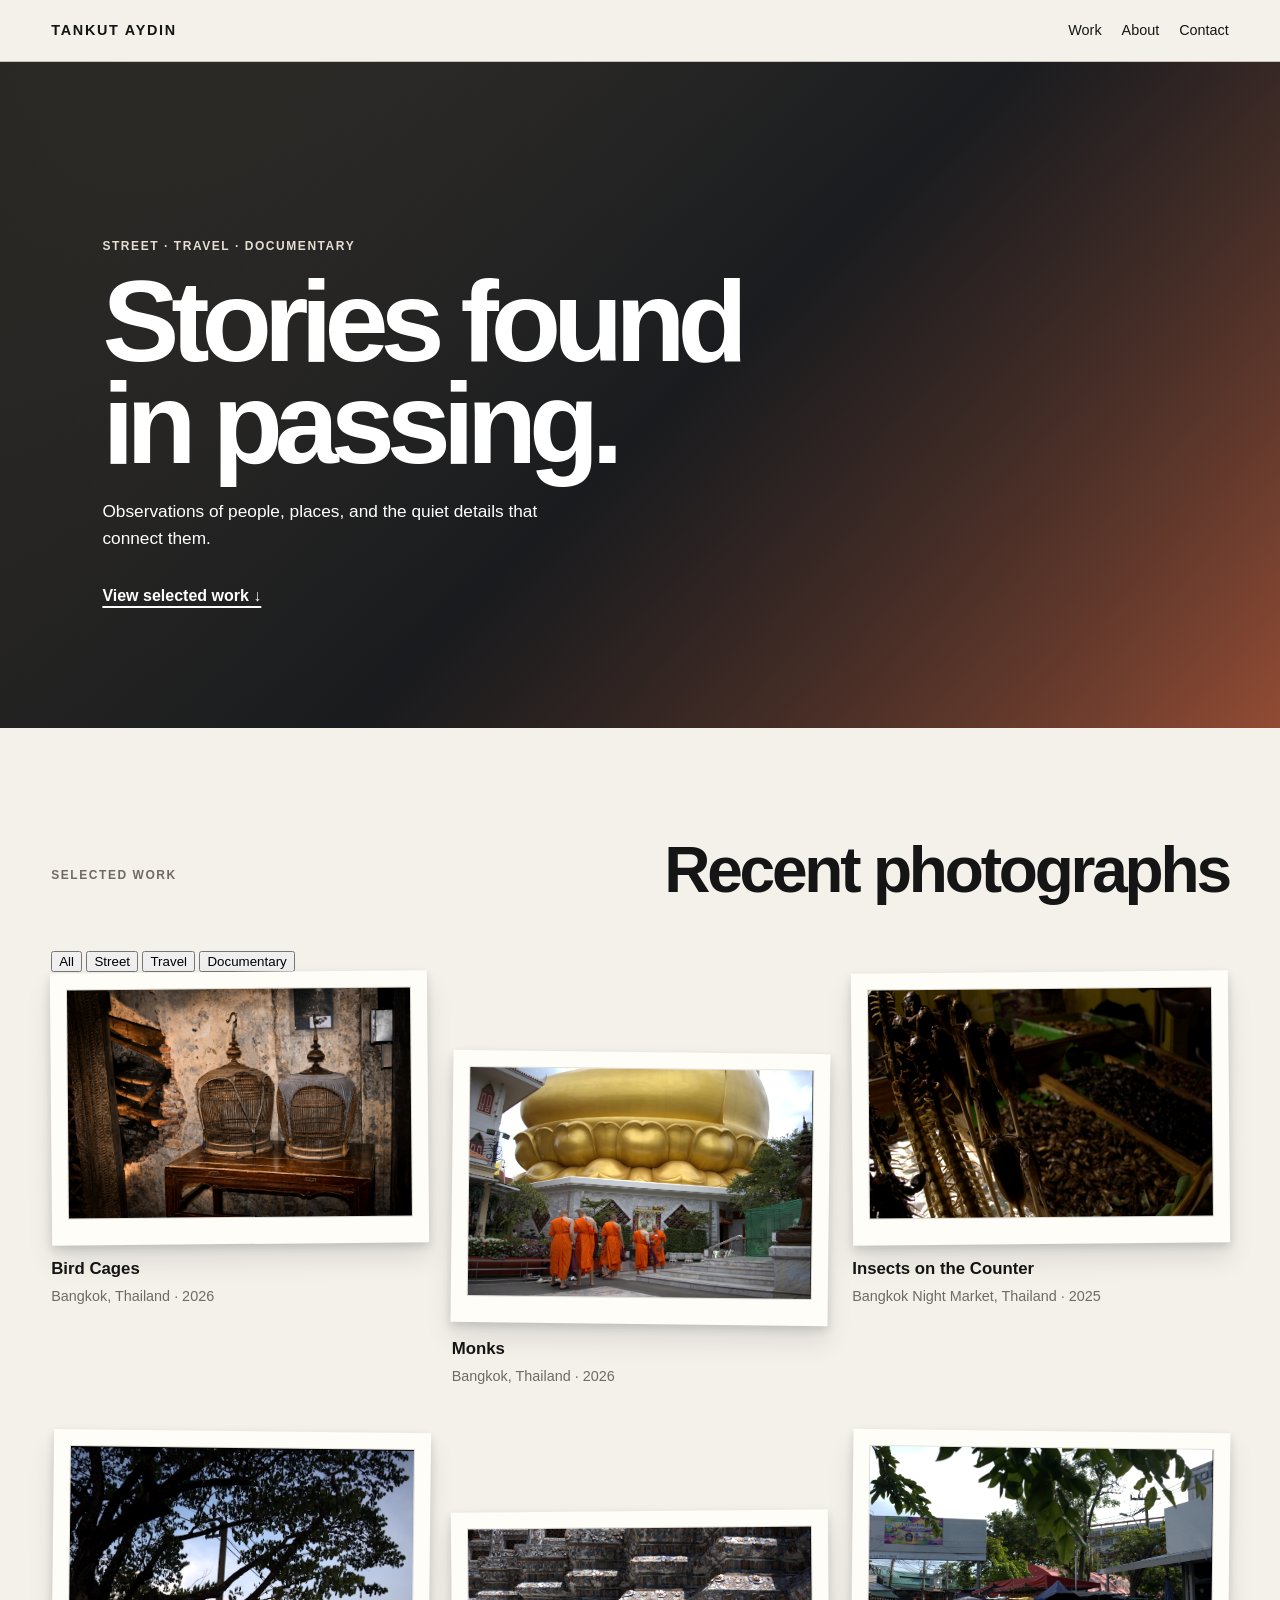
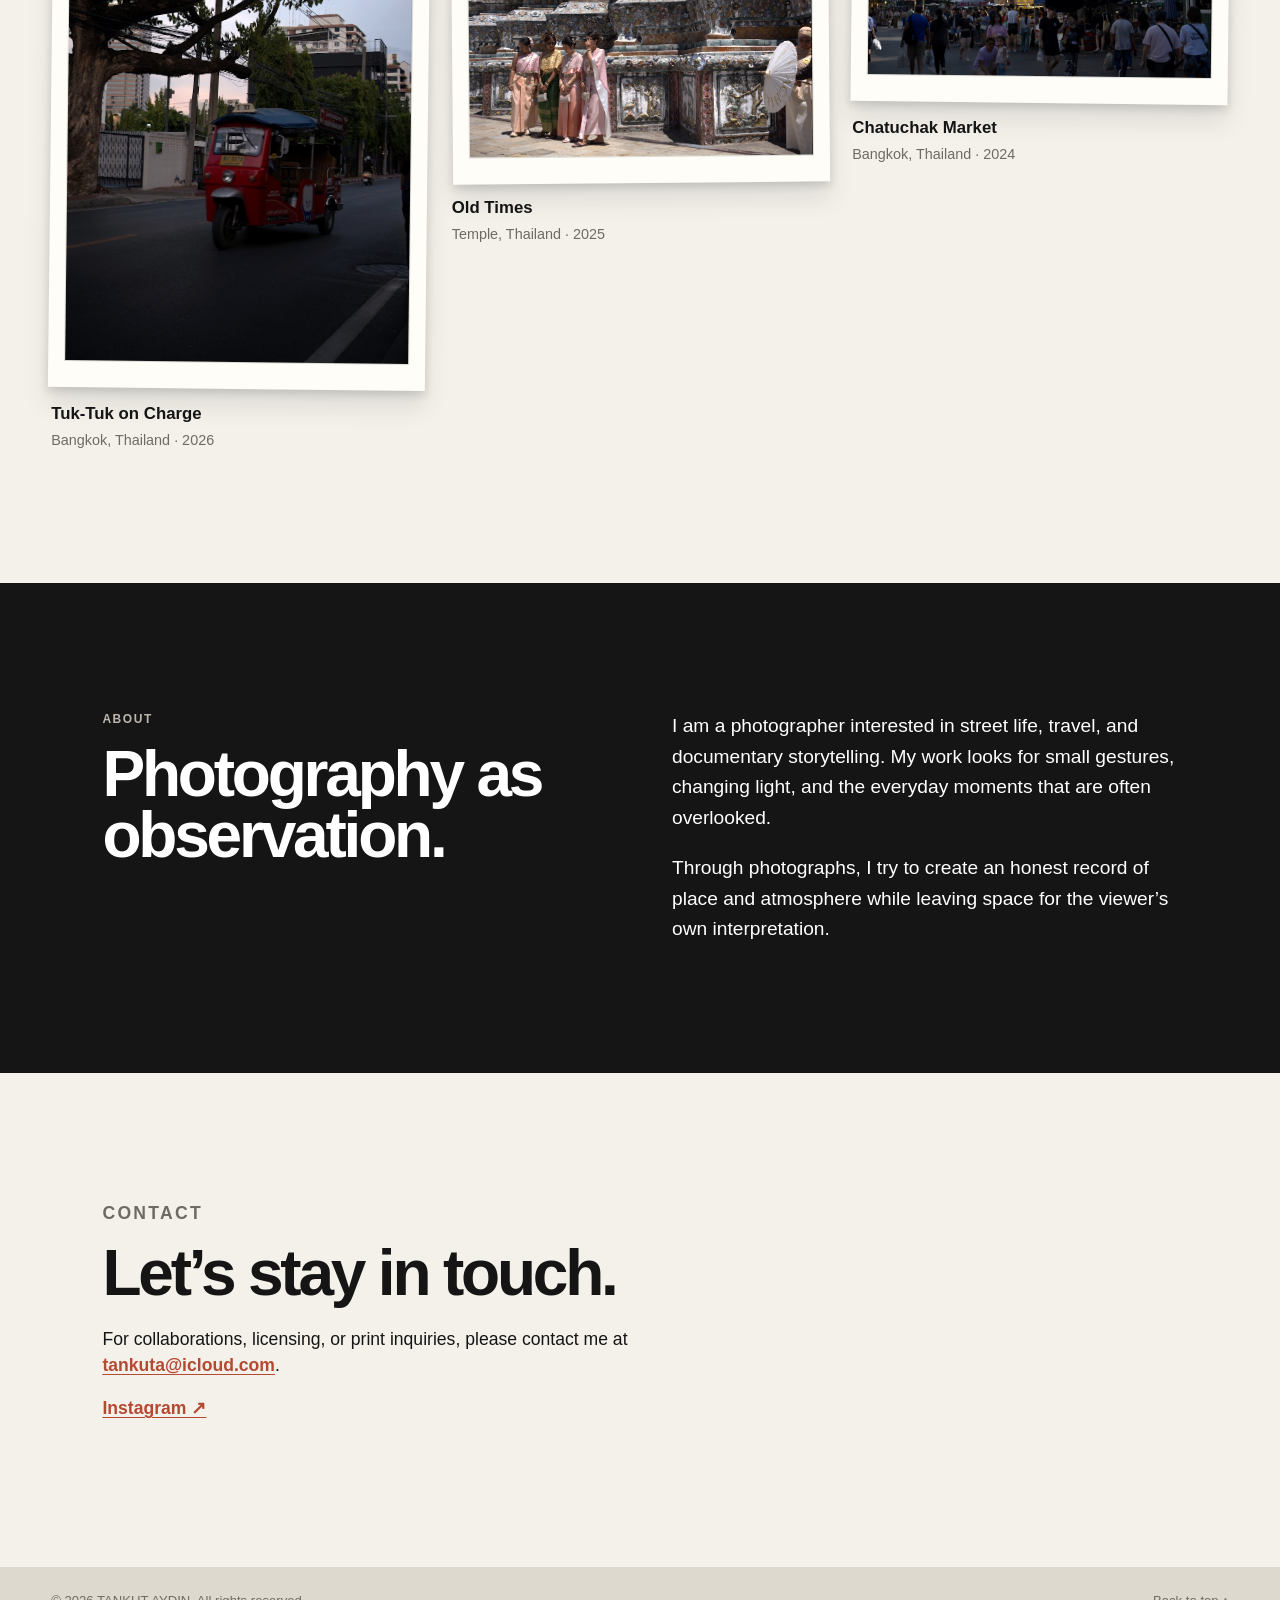
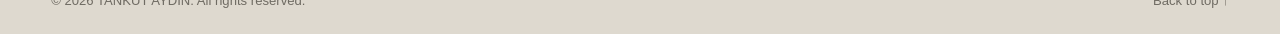
==== commit 05bfa775: "Refine portfolio lightbox design" ====
--- a/index.html
+++ b/index.html
@@ -7,13 +7,13 @@
     name="description"
     content="A photography portfolio featuring street, travel, and documentary work."
   />
-  <title>Your Name — Photography</title>
+  <title>Tankut Aydin — Photography</title>
   <link rel="stylesheet" href="style.css" />
 </head>
 
 <body>
   <header class="site-header">
-    <a class="brand" href="#top">YOUR NAME</a>
+    <a class="brand" href="#top">TANKUT AYDIN</a>
 
     <nav class="navigation" aria-label="Main navigation">
       <a href="#work">Work</a>
@@ -38,108 +38,165 @@
         <h2 id="work-title">Recent photographs</h2>
       </div>
 
-     <div class="gallery">
-  <article class="photo-card photo-one">
-    <div class="postcard-frame">
-      <img
-        class="portfolio-image lightbox-trigger"
-        src="images/4.jpg"
-        alt="Bird Cages"
-        width="1200"
-        height="1600"
-      />
-    </div>
-    <div class="photo-caption">
-      <h3>Bird Cages</h3>
-      <p>Bangok, Thailand · 2026</p>
-    </div>
-  </article>
-
-  <article class="photo-card photo-two">
-    <div class="postcard-frame">
-      <img
-        class="portfolio-image lightbox-trigger"
-        src="images/7.jpg"
-        alt="Monks"
-        width="1200"
-        height="1600"
-        loading="lazy"
-      />
-    </div>
-    <div class="photo-caption">
-      <h3>Monks</h3>
-      <p>Bangok, Thailand · 2026</p>
-    </div>
-  </article>
-
-  <article class="photo-card photo-three">
-    <div class="postcard-frame">
-      <img
-        class="portfolio-image lightbox-trigger"
-        src="images/9.jpg"
-        alt="Insects on the Counter"
-        width="1200"
-        height="1600"
-        loading="lazy"
-      />
-    </div>
-    <div class="photo-caption">
-      <h3>Insects on the Counter</h3>
-      <p>Bangok, Night Market, Thailand · 2025</p>
-    </div>
-  </article>
-
-  <article class="photo-card photo-four">
-    <div class="postcard-frame">
-      <img
-        class="portfolio-image lightbox-trigger"
-        src="images/10.jpg"
-        alt="Tuktuk on Charge"
-        width="1200"
-        height="1600"
-        loading="lazy"
-      />
-    </div>
-    <div class="photo-caption">
-      <h3>Tuktuk on Charge</h3>
-      <p>Bangok, Thailand · 2026</p>
-    </div>
-  </article>
-
-  <article class="photo-card photo-five">
-    <div class="postcard-frame">
-      <img
-        class="portfolio-image lightbox-trigger"
-        src="images/11.jpg"
-        alt="Old Times"
-        width="1200"
-        height="1600"
-        loading="lazy"
-      />
-    </div>
-    <div class="photo-caption">
-      <h3>Old Times</h3>
-      <p>Old Times, Temple, Thailand · 2025</p>
-    </div>
-  </article>
-
-  <article class="photo-card photo-six">
-    <div class="postcard-frame">
-      <img
-        class="portfolio-image lightbox-trigger"
-        src="images/12.jpg"
-        alt="Chatuchak Market"
-        width="1200"
-        height="1600"
-        loading="lazy"
-      />
-    </div>
-    <div class="photo-caption">
-      <h3>Chatuchak Market</h3>
-      <p>Bangok, Thailand · 2024</p>
-    </div>
-  </article>
-</div>
+      <div class="filter-bar" aria-label="Filter photographs by category">
+        <button
+          class="filter-button active"
+          type="button"
+          data-filter="all"
+          aria-pressed="true"
+        >
+          All
+        </button>
+
+        <button
+          class="filter-button"
+          type="button"
+          data-filter="street"
+          aria-pressed="false"
+        >
+          Street
+        </button>
+
+        <button
+          class="filter-button"
+          type="button"
+          data-filter="travel"
+          aria-pressed="false"
+        >
+          Travel
+        </button>
+
+        <button
+          class="filter-button"
+          type="button"
+          data-filter="documentary"
+          aria-pressed="false"
+        >
+          Documentary
+        </button>
+      </div>
+
+      <div class="gallery">
+        <article
+          class="photo-card photo-one"
+          data-category="documentary"
+        >
+          <div class="postcard-frame">
+            <img
+              class="portfolio-image lightbox-trigger"
+              src="images/4.jpg"
+              alt="Traditional bird cages in an old Bangkok interior"
+              width="1200"
+              height="1600"
+            />
+          </div>
+          <div class="photo-caption">
+            <h3>Bird Cages</h3>
+            <p>Bangkok, Thailand · 2026</p>
+          </div>
+        </article>
+
+        <article
+          class="photo-card photo-two"
+          data-category="travel"
+        >
+          <div class="postcard-frame">
+            <img
+              class="portfolio-image lightbox-trigger"
+              src="images/7.jpg"
+              alt="Buddhist monks standing near a golden temple in Bangkok"
+              width="1200"
+              height="1600"
+              loading="lazy"
+            />
+          </div>
+          <div class="photo-caption">
+            <h3>Monks</h3>
+            <p>Bangkok, Thailand · 2026</p>
+          </div>
+        </article>
+
+        <article
+          class="photo-card photo-three"
+          data-category="street"
+        >
+          <div class="postcard-frame">
+            <img
+              class="portfolio-image lightbox-trigger"
+              src="images/9.jpg"
+              alt="Insects displayed for sale at a Bangkok night market"
+              width="1200"
+              height="1600"
+              loading="lazy"
+            />
+          </div>
+          <div class="photo-caption">
+            <h3>Insects on the Counter</h3>
+            <p>Bangkok Night Market, Thailand · 2025</p>
+          </div>
+        </article>
+
+        <article
+          class="photo-card photo-four"
+          data-category="street"
+        >
+          <div class="postcard-frame">
+            <img
+              class="portfolio-image lightbox-trigger"
+              src="images/10.jpg"
+              alt="A tuk-tuk vehicle on a Bangkok street"
+              width="1200"
+              height="1600"
+              loading="lazy"
+            />
+          </div>
+          <div class="photo-caption">
+            <h3>Tuk-Tuk on Charge</h3>
+            <p>Bangkok, Thailand · 2026</p>
+          </div>
+        </article>
+
+        <article
+          class="photo-card photo-five"
+          data-category="documentary"
+        >
+          <div class="postcard-frame">
+            <img
+              class="portfolio-image lightbox-trigger"
+              src="images/11.jpg"
+              alt="A scene in an old temple in Thailand"
+              width="1200"
+              height="1600"
+              loading="lazy"
+            />
+          </div>
+          <div class="photo-caption">
+            <h3>Old Times</h3>
+            <p>Temple, Thailand · 2025</p>
+          </div>
+        </article>
+
+        <article
+          class="photo-card photo-six"
+          data-category="street"
+        >
+          <div class="postcard-frame">
+            <img
+              class="portfolio-image lightbox-trigger"
+              src="images/12.jpg"
+              alt="People walking through Chatuchak Market in Bangkok"
+              width="1200"
+              height="1600"
+              loading="lazy"
+            />
+          </div>
+          <div class="photo-caption">
+            <h3>Chatuchak Market</h3>
+            <p>Bangkok, Thailand · 2024</p>
+          </div>
+        </article>
+      </div>
+    </section>
 
     <section id="about" class="about-section" aria-labelledby="about-title">
       <div>
@@ -165,7 +222,7 @@
       <h2 id="contact-title">Let’s stay in touch.</h2>
       <p>
         For collaborations, licensing, or print inquiries, please contact me at
-        <a href="mailto:tankuta@icloud.com">your.email@example.com</a>.
+        <a href="mailto:tankuta@icloud.com">tankuta@icloud.com</a>.
       </p>
       <p>
         <a href="https://instagram.com/" target="_blank" rel="noreferrer">
@@ -181,18 +238,18 @@
   </footer>
 
   <dialog class="lightbox" id="lightbox" aria-label="Enlarged photograph">
-  <button class="lightbox-close" type="button" aria-label="Close enlarged photograph">
-    ×
-  </button>
-
-  <img
-    id="lightbox-image"
-    src=""
-    alt=""
-  />
-
-  <p id="lightbox-caption" class="lightbox-caption"></p>
-</dialog>
+    <button
+  class="lightbox-close"
+  type="button"
+  aria-label="Close enlarged photograph"
+>
+  ×
+</button>
+
+    <img id="lightbox-image" src="" alt="" />
+
+    <p id="lightbox-caption" class="lightbox-caption"></p>
+  </dialog>
 
   <script src="script.js"></script>
 </body>
--- a/style.css
+++ b/style.css
@@ -5,6 +5,7 @@
   --muted: #6f6b63;
   --line: #c8c1b6;
   --accent: #b54a33;
+  --print-paper: #fffdf8;
 }
 
 * {
@@ -28,10 +29,10 @@
 }
 
 .site-header {
-  display: flex;
   position: sticky;
   z-index: 10;
   top: 0;
+  display: flex;
   align-items: center;
   justify-content: space-between;
   padding: 1.25rem 4vw;
@@ -153,53 +154,12 @@
   margin-top: 5rem;
 }
 
-.photo-placeholder {
-  display: flex;
-  min-height: 390px;
-  align-items: end;
-  padding: 1.25rem;
-  color: rgba(255, 255, 255, 0.9);
-  font-size: 1.4rem;
-  font-weight: 700;
-  transition: transform 0.25s ease, filter 0.25s ease;
-}
-
-.photo-card:hover .photo-placeholder {
-  filter: brightness(1.08);
-  transform: translateY(-0.35rem);
-}
-
-.photo-one .photo-placeholder {
-  background: linear-gradient(135deg, #222d39, #7c8e99);
-}
-
-.photo-two .photo-placeholder {
-  background: linear-gradient(135deg, #b9895f, #3f3832);
-}
-
-.photo-three .photo-placeholder {
-  background: linear-gradient(135deg, #5f666d, #151617);
-}
-
-.photo-four .photo-placeholder {
-  background: linear-gradient(135deg, #937754, #ddd0b3);
-}
-
-.photo-five .photo-placeholder {
-  background: linear-gradient(135deg, #29485f, #9b5d4d);
-}
-
-.photo-six .photo-placeholder {
-  background: linear-gradient(135deg, #4d463e, #161514);
-}
-
 .postcard-frame {
-  position: relative;
-  padding: 1.05rem 1.05rem 1.65rem;
-  background: #f8f3e9;
+  padding: 1rem 1rem 1.6rem;
+  background: var(--print-paper);
   box-shadow:
-    0 0.25rem 0.55rem rgba(21, 21, 21, 0.16),
-    0 1.1rem 1.7rem rgba(21, 21, 21, 0.12);
+    0 0.25rem 0.55rem rgba(21, 21, 21, 0.14),
+    0 1rem 1.6rem rgba(21, 21, 21, 0.1);
   transform: rotate(-0.5deg);
   transition: transform 0.28s ease, box-shadow 0.28s ease;
 }
@@ -208,21 +168,15 @@
   transform: rotate(0.65deg);
 }
 
-.postcard-frame::before {
-  position: absolute;
-  z-index: 1;
-  inset: 0;
-  pointer-events: none;
-  content: "";
-  opacity: 0.7;
-  background-image:
-    radial-gradient(circle at 0 0, transparent 0 5px, #f8f3e9 5.5px 100%),
-    radial-gradient(circle at 100% 0, transparent 0 5px, #f8f3e9 5.5px 100%),
-    radial-gradient(circle at 0 100%, transparent 0 5px, #f8f3e9 5.5px 100%),
-    radial-gradient(circle at 100% 100%, transparent 0 5px, #f8f3e9 5.5px 100%);
-  background-size: 12px 12px;
-  background-repeat: repeat-x, repeat-x, repeat-x, repeat-x;
-  background-position: top, top, bottom, bottom;
+.photo-card:hover .postcard-frame {
+  box-shadow:
+    0 0.4rem 0.85rem rgba(21, 21, 21, 0.16),
+    0 1.35rem 2rem rgba(21, 21, 21, 0.13);
+  transform: translateY(-0.35rem) rotate(-0.2deg);
+}
+
+.photo-card:nth-child(even):hover .postcard-frame {
+  transform: translateY(-0.35rem) rotate(0.2deg);
 }
 
 .portfolio-image {
@@ -232,17 +186,6 @@
   border: 1px solid rgba(51, 43, 31, 0.16);
   filter: sepia(0.07) contrast(1.03);
   transition: filter 0.28s ease;
-}
-
-.photo-card:hover .postcard-frame {
-  box-shadow:
-    0 0.4rem 0.85rem rgba(21, 21, 21, 0.18),
-    0 1.5rem 2.2rem rgba(21, 21, 21, 0.16);
-  transform: translateY(-0.38rem) rotate(-0.2deg);
-}
-
-.photo-card:nth-child(even):hover .postcard-frame {
-  transform: translateY(-0.38rem) rotate(0.2deg);
 }
 
 .photo-card:hover .portfolio-image {
@@ -320,61 +263,6 @@
   text-decoration: none;
 }
 
-@media (max-width: 760px) {
-      
-  .site-header {
-    padding: 1rem 5vw;
-  }
-
-  .navigation {
-    gap: 0.8rem;
-  }
-
-  .hero {
-    min-height: 66vh;
-    padding: 9rem 5vw 4rem;
-  }
-
-  .work-section {
-    padding: 5rem 5vw;
-  }
-
-  .section-heading,
-  .about-section {
-    display: block;
-  }
-
-  .section-heading h2 {
-    margin-top: 0.75rem;
-  }
-
-  .gallery {
-    display: block;
-  }
-
-
-  .photo-placeholder {
-    min-height: 62vw;
-  }
-
-  .about-section,
-  .contact-section {
-    padding: 5rem 5vw;
-  }
-
-  .about-text {
-    margin-top: 2rem;
-  }
-
-  .site-footer {
-    display: block;
-    padding: 1.5rem 5vw;
-  }
-
-  .site-footer a {
-    display: inline-block;
-    margin-top: 0.65rem;
-  }
 .lightbox {
   width: min(92vw, 1100px);
   max-height: 92vh;
@@ -392,9 +280,13 @@
 
 .lightbox img {
   display: block;
-  max-width: 100%;
-  max-height: 78vh;
-  margin: 0 auto;
+  max-width: calc(100% - 2.4rem);
+  max-height: calc(78vh - 2.4rem);
+  margin: 1.2rem auto 0;
+  padding: 0.65rem 0.65rem 1rem;
+  background: var(--print-paper);
+  border: 1px solid rgba(51, 43, 31, 0.18);
+  box-shadow: 0 0.8rem 1.8rem rgba(0, 0, 0, 0.35);
   object-fit: contain;
 }
 
@@ -421,16 +313,171 @@
   line-height: 1;
 }
 
+.lightbox-close {
+  position: absolute;
+  z-index: 2;
+  top: 1.1rem;
+  right: 1.25rem;
+  display: inline-flex;
+  align-items: center;
+  gap: 0.45rem;
+  padding: 0.35rem 0;
+  background: transparent;
+  border: 0;
+  color: rgba(244, 241, 235, 0.82);
+  cursor: pointer;
+  font: inherit;
+  font-size: 0.78rem;
+  font-weight: 700;
+  letter-spacing: 0.08em;
+  text-transform: uppercase;
+  transition: color 0.2s ease, transform 0.2s ease;
+}
+
+.lightbox-close {
+  position: absolute;
+  z-index: 2;
+  top: 1.15rem;
+  right: 1.35rem;
+  display: inline-flex;
+  align-items: center;
+  gap: 0.45rem;
+  padding: 0.25rem 0;
+  background: transparent;
+  border: 0;
+  border-radius: 0;
+  color: rgba(244, 241, 235, 0.82);
+  cursor: pointer;
+  font-family: Arial, Helvetica, sans-serif;
+  font-size: 0.72rem;
+  font-weight: 700;
+  letter-spacing: 0.08em;
+  line-height: 1;
+  text-transform: uppercase;
+  transition: color 0.2s ease, transform 0.2s ease;
+}
+
+.close-mark {
+  font-size: 1.15rem;
+  font-weight: 300;
+  line-height: 0.75;
+}
+
 .lightbox-close:hover,
 .lightbox-close:focus {
-  background: var(--accent);
-  outline: 2px solid #fff;
-  outline-offset: 2px;
+  background: transparent;
+  color: #ffffff;
+  outline: none;
+  transform: translateY(-1px);
+}
+
+.lightbox-close:focus-visible {
+  outline: 1px solid rgba(255, 255, 255, 0.9);
+  outline-offset: 0.35rem;
 }
 
 .lightbox-trigger {
   cursor: zoom-in;
 }
 
-
+@media (max-width: 760px) {
+  .site-header {
+    padding: 1rem 5vw;
+  }
+
+  .navigation {
+    gap: 0.8rem;
+  }
+
+  .hero {
+    min-height: 66vh;
+    padding: 9rem 5vw 4rem;
+  }
+
+  .work-section {
+    padding: 5rem 5vw;
+  }
+
+  .section-heading,
+  .about-section {
+    display: block;
+  }
+
+  .section-heading h2 {
+    margin-top: 0.75rem;
+  }
+
+  .gallery {
+    display: block;
+  }
+
+  .photo-card,
+  .photo-card:nth-child(3n + 2) {
+    margin: 0 0 2.25rem;
+  }
+
+  .about-section,
+  .contact-section {
+    padding: 5rem 5vw;
+  }
+
+  .about-text {
+    margin-top: 2rem;
+  }
+
+  .site-footer {
+    display: block;
+    padding: 1.5rem 5vw;
+  }
+
+  .site-footer a {
+    display: inline-block;
+    margin-top: 0.65rem;
+  }
+
+  .lightbox img {
+    max-width: calc(100% - 1.5rem);
+    max-height: calc(74vh - 1.5rem);
+    margin-top: 0.75rem;
+    padding: 0.45rem 0.45rem 0.75rem;
+  }
+
+}
+.lightbox-close {
+  position: absolute !important;
+  z-index: 5 !important;
+  top: 0.8rem !important;
+  right: 0.9rem !important;
+  display: grid !important;
+  width: 1.9rem !important;
+  height: 1.9rem !important;
+  padding: 0 !important;
+  place-items: center !important;
+  background: transparent !important;
+  border: 1px solid rgba(244, 241, 235, 0.6) !important;
+  border-radius: 0 !important;
+  color: rgba(244, 241, 235, 0.92) !important;
+  cursor: pointer !important;
+  font-family: Arial, Helvetica, sans-serif !important;
+  font-size: 1.15rem !important;
+  font-weight: 300 !important;
+  line-height: 1 !important;
+  text-transform: none !important;
+  transition: background 0.2s ease, color 0.2s ease !important;
+}
+
+.lightbox-close:hover,
+.lightbox-close:focus {
+  background: rgba(244, 241, 235, 0.12) !important;
+  color: #ffffff !important;
+  outline: none !important;
+}
+
+.lightbox-close:focus-visible {
+  outline: 1px solid #ffffff !important;
+  outline-offset: 0.2rem !important;
+}
+
+.close-mark {
+  display: none !important;
 }
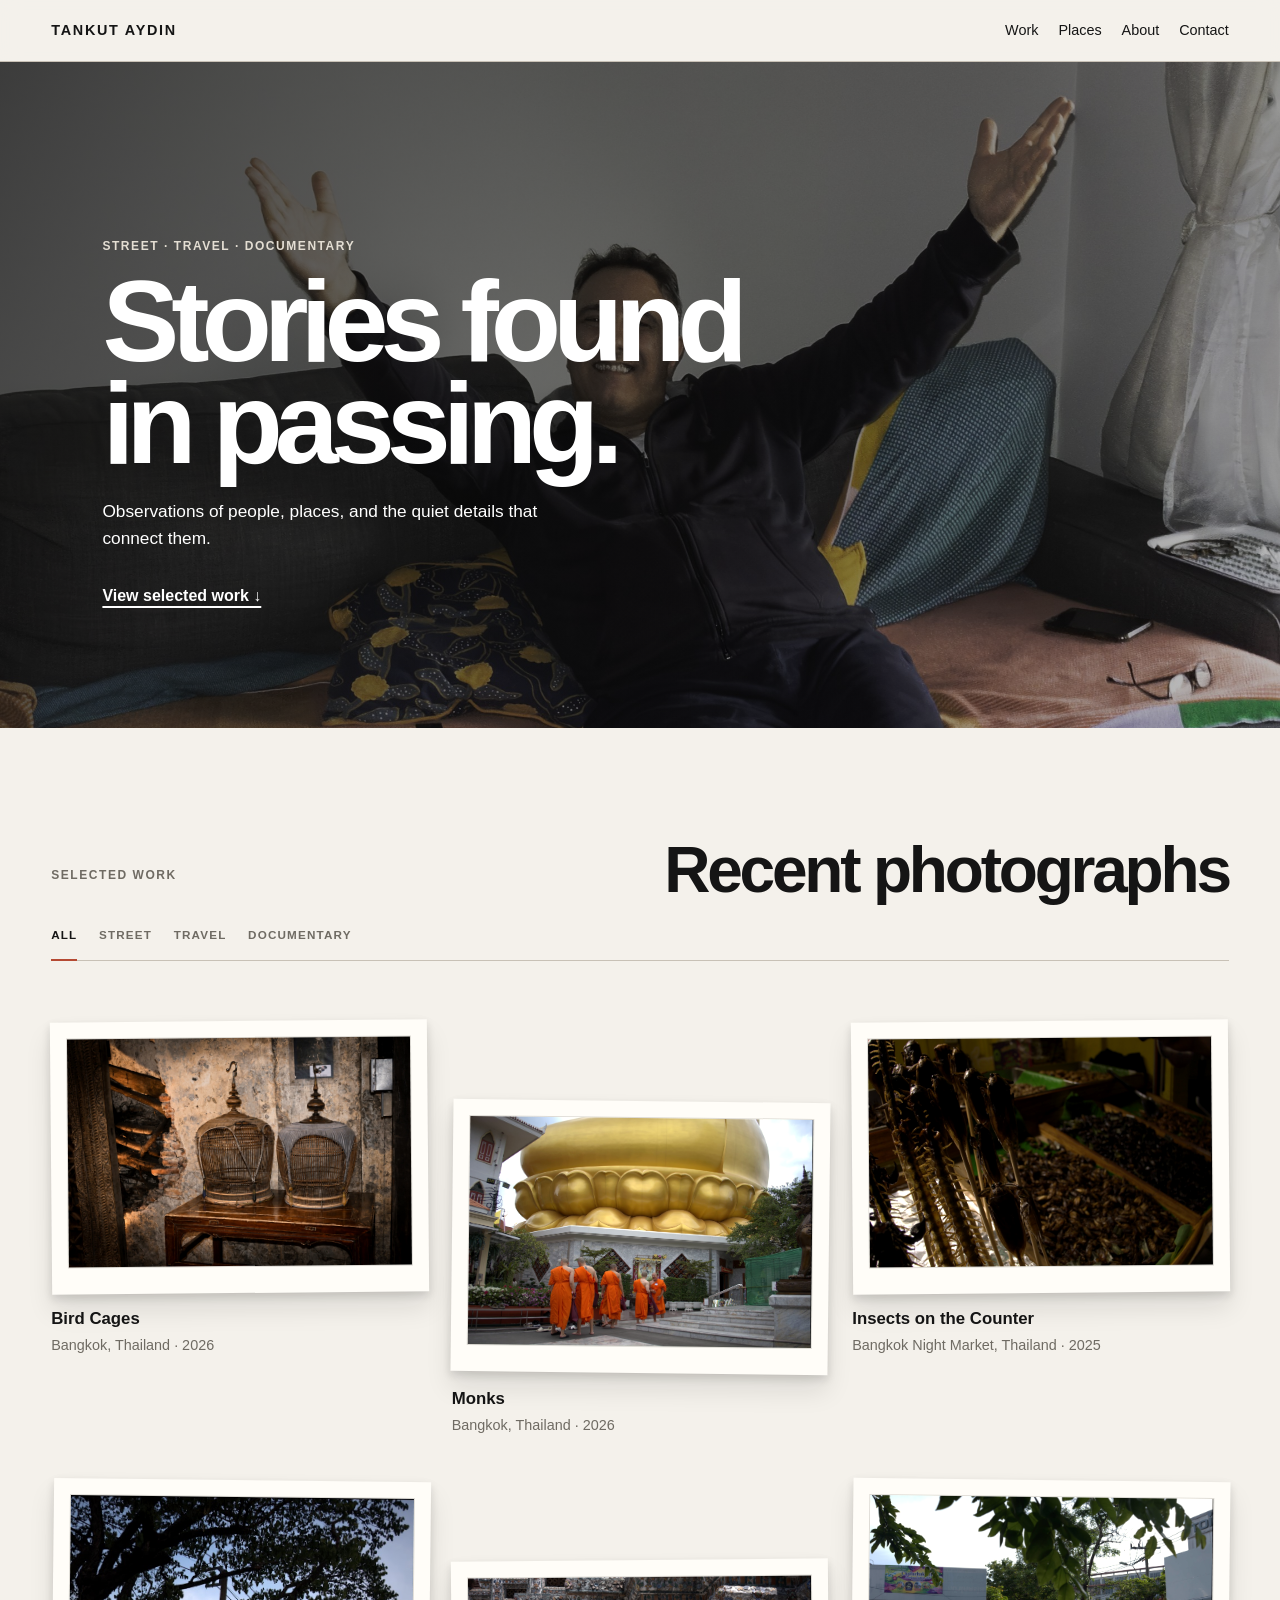
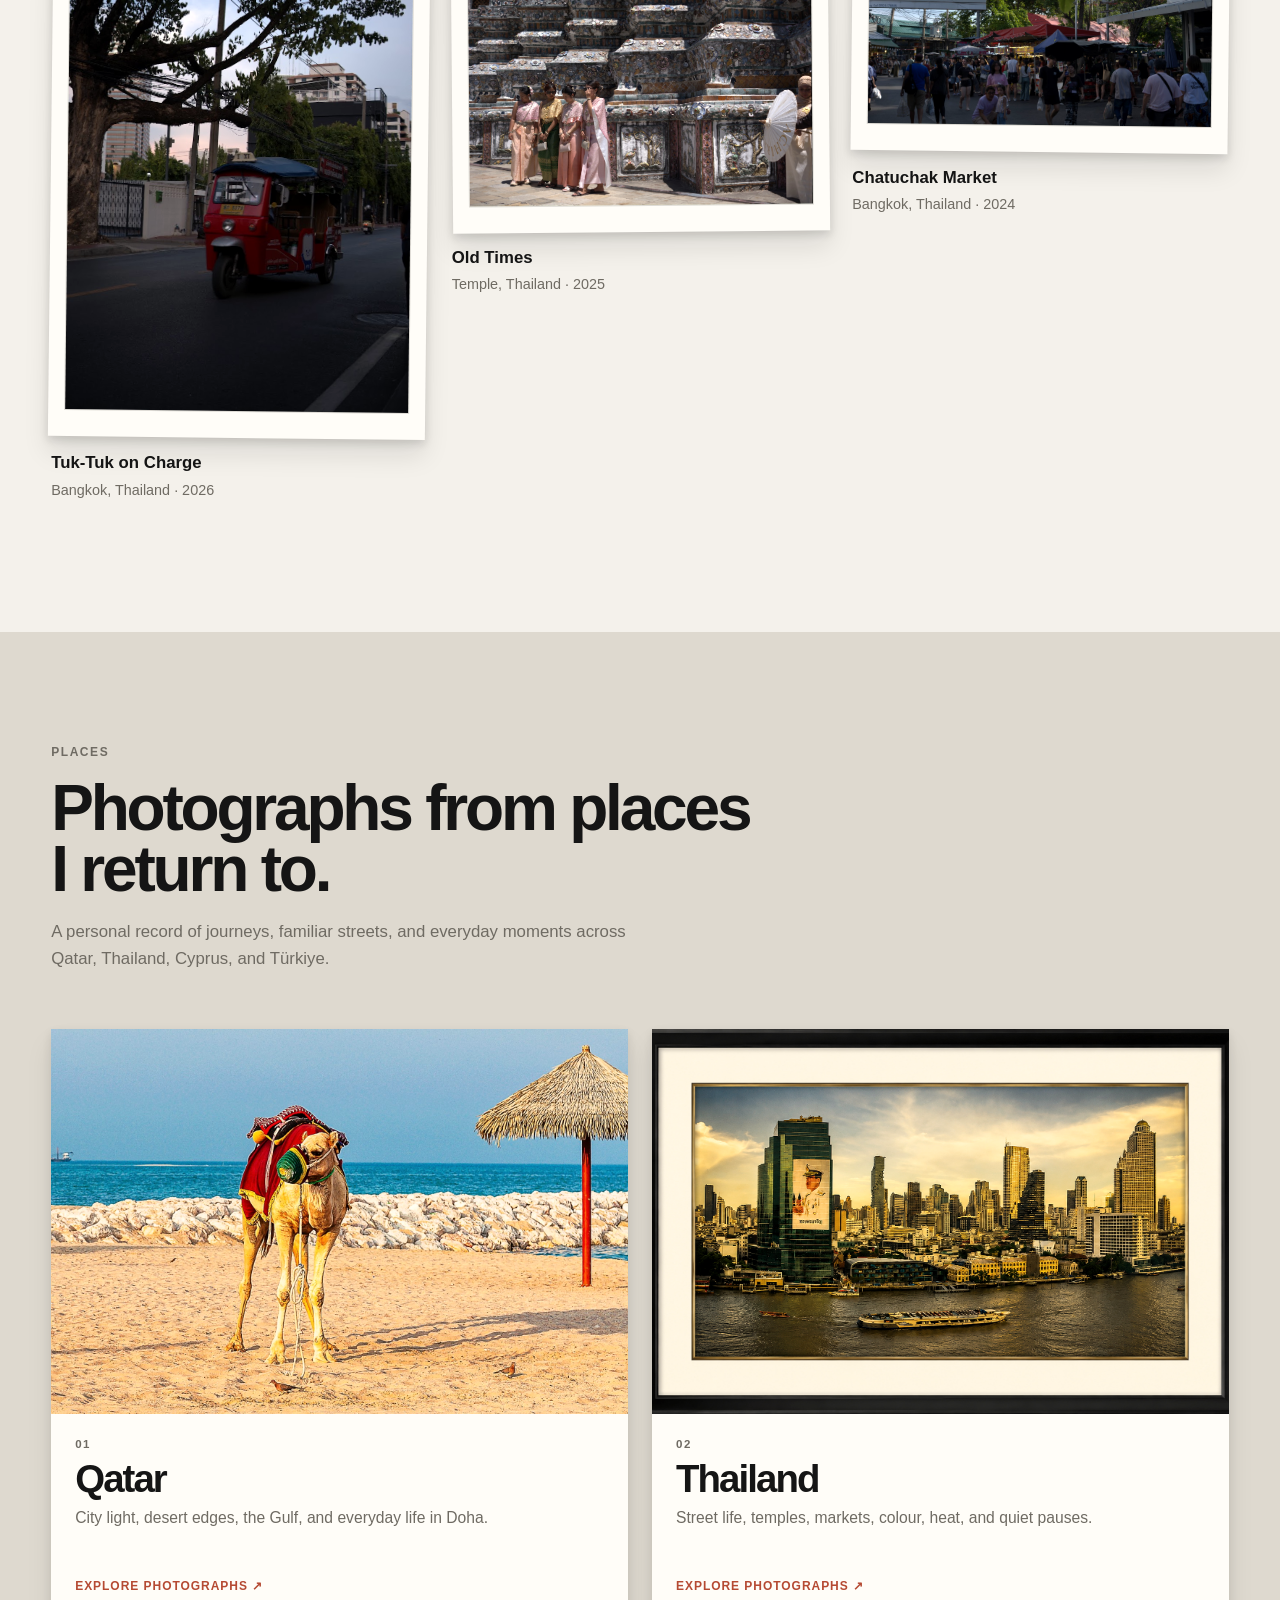
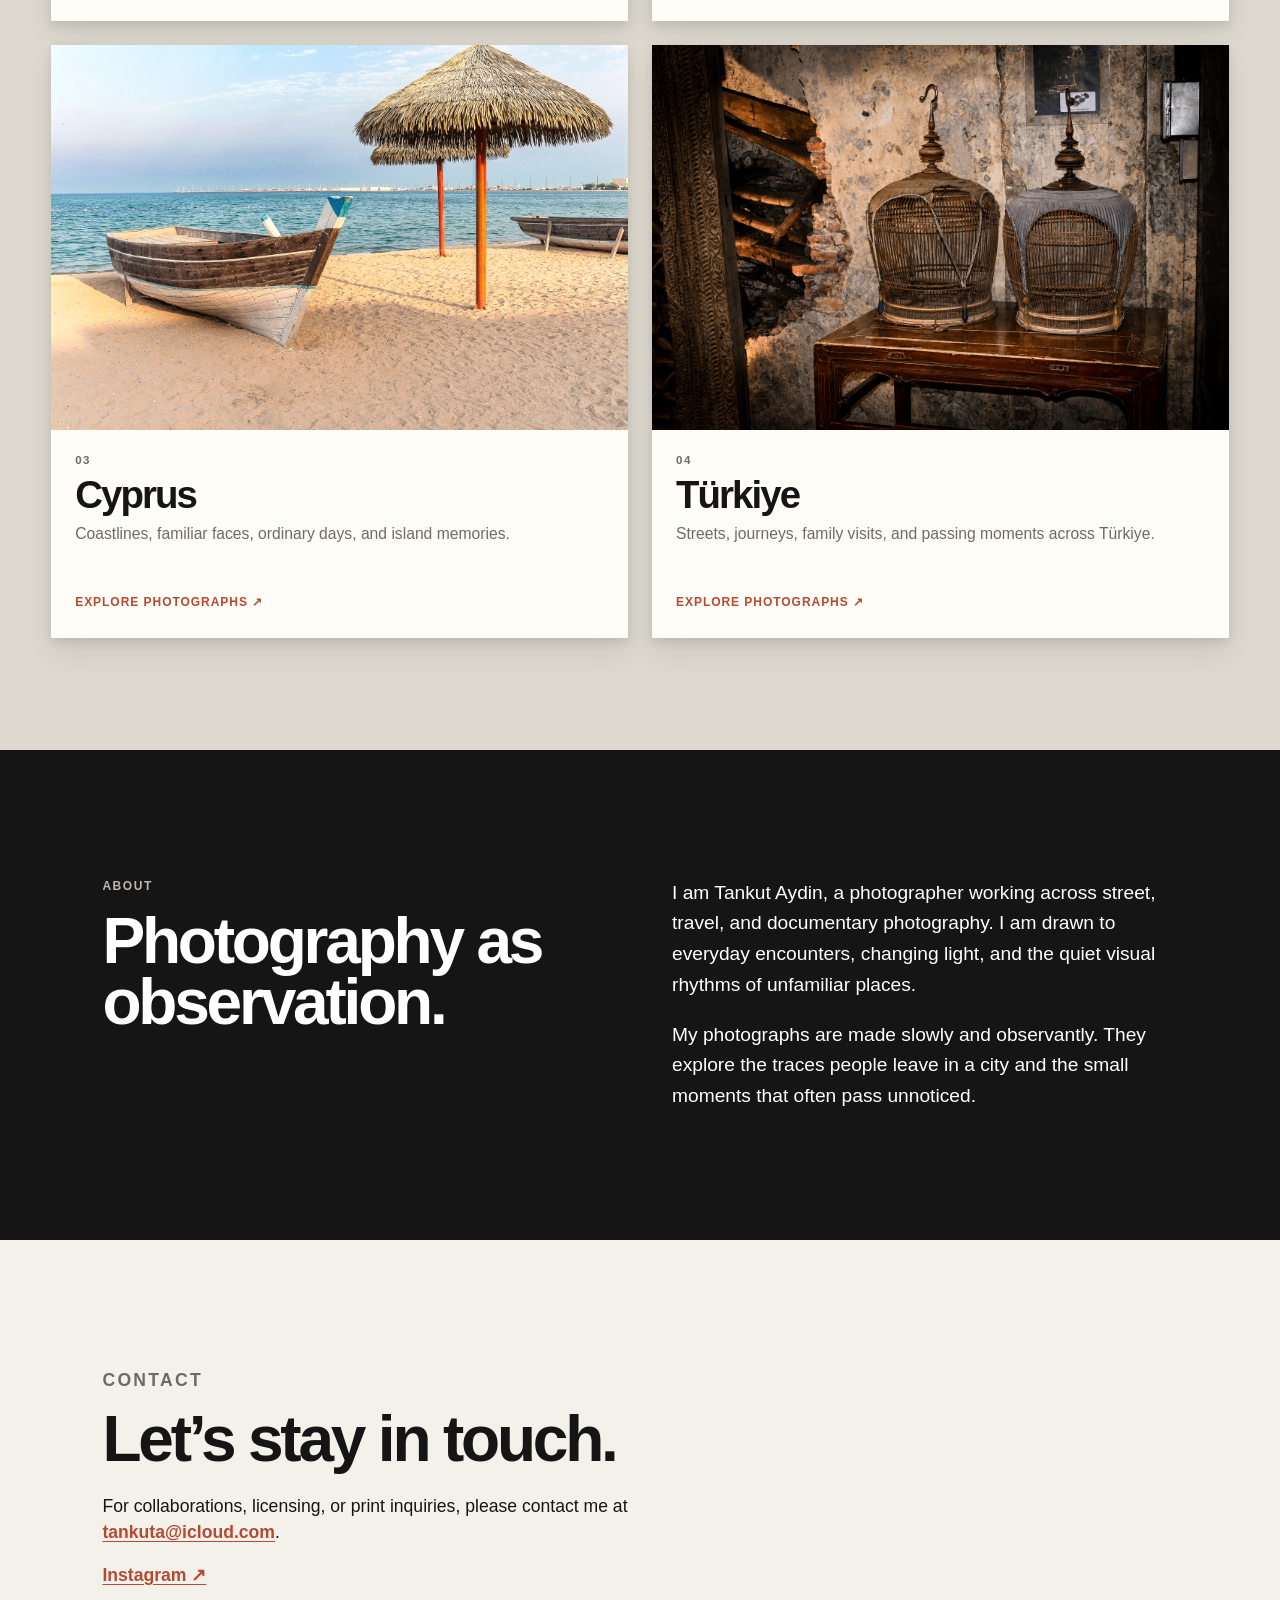
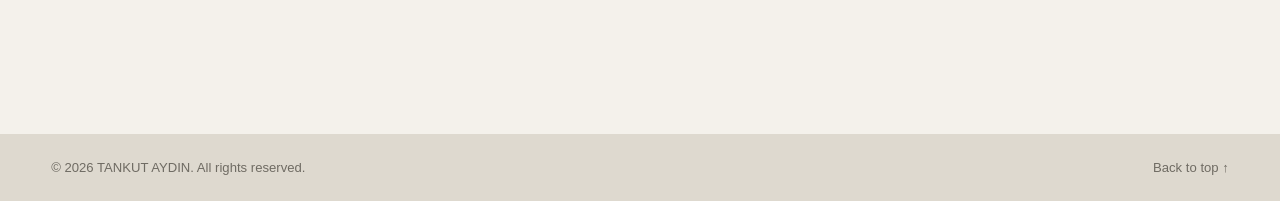
==== commit 984c1add: "feat(qatar): add Qatar photo gallery" ====
--- a/index.html
+++ b/index.html
@@ -1,14 +1,14 @@
 <!DOCTYPE html>
 <html lang="en">
 <head>
-  <meta charset="UTF-8" />
-  <meta name="viewport" content="width=device-width, initial-scale=1.0" />
+  <meta charset="UTF-8">
+  <meta name="viewport" content="width=device-width, initial-scale=1.0">
   <meta
     name="description"
-    content="A photography portfolio featuring street, travel, and documentary work."
-  />
+    content="Personal photographs from Qatar, Thailand, Cyprus, and Türkiye."
+  >
   <title>Tankut Aydin — Photography</title>
-  <link rel="stylesheet" href="style.css" />
+  <link rel="stylesheet" href="style.css">
 </head>
 
 <body>
@@ -17,6 +17,7 @@
 
     <nav class="navigation" aria-label="Main navigation">
       <a href="#work">Work</a>
+      <a href="#places">Places</a>
       <a href="#about">About</a>
       <a href="#contact">Contact</a>
     </nav>
@@ -25,7 +26,7 @@
   <main id="top">
     <section class="hero" aria-labelledby="hero-title">
       <p class="kicker">Street · Travel · Documentary</p>
-      <h1 id="hero-title">Stories found<br />in passing.</h1>
+      <h1 id="hero-title">Stories found<br>in passing.</h1>
       <p class="hero-text">
         Observations of people, places, and the quiet details that connect them.
       </p>
@@ -77,10 +78,7 @@
       </div>
 
       <div class="gallery">
-        <article
-          class="photo-card photo-one"
-          data-category="documentary"
-        >
+        <article class="photo-card photo-one" data-category="documentary">
           <div class="postcard-frame">
             <img
               class="portfolio-image lightbox-trigger"
@@ -88,7 +86,7 @@
               alt="Traditional bird cages in an old Bangkok interior"
               width="1200"
               height="1600"
-            />
+            >
           </div>
           <div class="photo-caption">
             <h3>Bird Cages</h3>
@@ -96,10 +94,7 @@
           </div>
         </article>
 
-        <article
-          class="photo-card photo-two"
-          data-category="travel"
-        >
+        <article class="photo-card photo-two" data-category="travel">
           <div class="postcard-frame">
             <img
               class="portfolio-image lightbox-trigger"
@@ -108,7 +103,7 @@
               width="1200"
               height="1600"
               loading="lazy"
-            />
+            >
           </div>
           <div class="photo-caption">
             <h3>Monks</h3>
@@ -116,10 +111,7 @@
           </div>
         </article>
 
-        <article
-          class="photo-card photo-three"
-          data-category="street"
-        >
+        <article class="photo-card photo-three" data-category="street">
           <div class="postcard-frame">
             <img
               class="portfolio-image lightbox-trigger"
@@ -128,7 +120,7 @@
               width="1200"
               height="1600"
               loading="lazy"
-            />
+            >
           </div>
           <div class="photo-caption">
             <h3>Insects on the Counter</h3>
@@ -136,10 +128,7 @@
           </div>
         </article>
 
-        <article
-          class="photo-card photo-four"
-          data-category="street"
-        >
+        <article class="photo-card photo-four" data-category="street">
           <div class="postcard-frame">
             <img
               class="portfolio-image lightbox-trigger"
@@ -148,7 +137,7 @@
               width="1200"
               height="1600"
               loading="lazy"
-            />
+            >
           </div>
           <div class="photo-caption">
             <h3>Tuk-Tuk on Charge</h3>
@@ -156,10 +145,7 @@
           </div>
         </article>
 
-        <article
-          class="photo-card photo-five"
-          data-category="documentary"
-        >
+        <article class="photo-card photo-five" data-category="documentary">
           <div class="postcard-frame">
             <img
               class="portfolio-image lightbox-trigger"
@@ -168,7 +154,7 @@
               width="1200"
               height="1600"
               loading="lazy"
-            />
+            >
           </div>
           <div class="photo-caption">
             <h3>Old Times</h3>
@@ -176,10 +162,7 @@
           </div>
         </article>
 
-        <article
-          class="photo-card photo-six"
-          data-category="street"
-        >
+        <article class="photo-card photo-six" data-category="street">
           <div class="postcard-frame">
             <img
               class="portfolio-image lightbox-trigger"
@@ -188,13 +171,114 @@
               width="1200"
               height="1600"
               loading="lazy"
-            />
+            >
           </div>
           <div class="photo-caption">
             <h3>Chatuchak Market</h3>
             <p>Bangkok, Thailand · 2024</p>
           </div>
         </article>
+      </div>
+    </section>
+
+    <section id="places" class="places-section" aria-labelledby="places-title">
+      <div class="places-heading">
+        <p class="kicker">Places</p>
+        <h2 id="places-title">Photographs from places I return to.</h2>
+        <p class="places-intro">
+          A personal record of journeys, familiar streets, and everyday moments
+          across Qatar, Thailand, Cyprus, and Türkiye.
+        </p>
+      </div>
+
+      <div class="places-grid">
+        <a class="place-card" href="qatar.html">
+          <div class="place-image">
+            <img
+              src="images/qatar-cover.jpg"
+              alt="A photograph from Qatar"
+              width="1600"
+              height="1067"
+              loading="lazy"
+            >
+          </div>
+          <div class="place-card-content">
+            <p class="place-number">01</p>
+            <h3>Qatar</h3>
+            <p class="place-description">
+              City light, desert edges, the Gulf, and everyday life in Doha.
+            </p>
+            <span class="place-link">
+              Explore photographs <span aria-hidden="true">↗</span>
+            </span>
+          </div>
+        </a>
+
+        <a class="place-card" href="thailand.html">
+          <div class="place-image">
+            <img
+              src="images/thailand-cover.jpg"
+              alt="A photograph from Thailand"
+              width="1600"
+              height="1067"
+              loading="lazy"
+            >
+          </div>
+          <div class="place-card-content">
+            <p class="place-number">02</p>
+            <h3>Thailand</h3>
+            <p class="place-description">
+              Street life, temples, markets, colour, heat, and quiet pauses.
+            </p>
+            <span class="place-link">
+              Explore photographs <span aria-hidden="true">↗</span>
+            </span>
+          </div>
+        </a>
+
+        <a class="place-card" href="cyprus.html">
+          <div class="place-image">
+            <img
+              src="images/cyprus-cover.jpg"
+              alt="A photograph from Cyprus"
+              width="1600"
+              height="1067"
+              loading="lazy"
+            >
+          </div>
+          <div class="place-card-content">
+            <p class="place-number">03</p>
+            <h3>Cyprus</h3>
+            <p class="place-description">
+              Coastlines, familiar faces, ordinary days, and island memories.
+            </p>
+            <span class="place-link">
+              Explore photographs <span aria-hidden="true">↗</span>
+            </span>
+          </div>
+        </a>
+
+        <a class="place-card" href="turkiye.html">
+          <div class="place-image">
+            <img
+              src="images/turkiye-cover.jpg"
+              alt="A photograph from Türkiye"
+              width="1600"
+              height="1067"
+              loading="lazy"
+            >
+          </div>
+          <div class="place-card-content">
+            <p class="place-number">04</p>
+            <h3>Türkiye</h3>
+            <p class="place-description">
+              Streets, journeys, family visits, and passing moments across Türkiye.
+            </p>
+            <span class="place-link">
+              Explore photographs <span aria-hidden="true">↗</span>
+            </span>
+          </div>
+        </a>
       </div>
     </section>
 
@@ -206,13 +290,13 @@
 
       <div class="about-text">
         <p>
-          I am a photographer interested in street life, travel, and
-          documentary storytelling. My work looks for small gestures, changing
-          light, and the everyday moments that are often overlooked.
+          I am Tankut Aydin, a photographer working across street, travel, and
+          documentary photography. I am drawn to everyday encounters, changing
+          light, and the quiet visual rhythms of unfamiliar places.
         </p>
         <p>
-          Through photographs, I try to create an honest record of place and
-          atmosphere while leaving space for the viewer’s own interpretation.
+          My photographs are made slowly and observantly. They explore the traces
+          people leave in a city and the small moments that often pass unnoticed.
         </p>
       </div>
     </section>
@@ -239,15 +323,13 @@
 
   <dialog class="lightbox" id="lightbox" aria-label="Enlarged photograph">
     <button
-  class="lightbox-close"
-  type="button"
-  aria-label="Close enlarged photograph"
->
-  ×
-</button>
-
-    <img id="lightbox-image" src="" alt="" />
-
+      class="lightbox-close"
+      type="button"
+      aria-label="Close enlarged photograph"
+    >
+      ×
+    </button>
+    <img id="lightbox-image" src="" alt="">
     <p id="lightbox-caption" class="lightbox-caption"></p>
   </dialog>
 
--- a/style.css
+++ b/style.css
@@ -69,8 +69,8 @@
   min-height: 74vh;
   padding: 11rem 8vw 6rem;
   background:
-    linear-gradient(120deg, rgba(21, 21, 21, 0.74), rgba(21, 21, 21, 0.12)),
-    linear-gradient(135deg, #665e51, #1d2025 52%, #a35338);
+    linear-gradient(120deg, rgba(10, 10, 10, 0.78), rgba(10, 10, 10, 0.25)),
+    url("images/hero-bangkok.jpg") center / cover no-repeat;
   color: #fff;
 }
 
@@ -137,22 +137,91 @@
   align-items: end;
   justify-content: space-between;
   gap: 2rem;
-  margin-bottom: 3rem;
+  margin-bottom: 0;
+}
+
+/* Gallery category navigation */
+
+.filter-bar {
+  display: flex;
+  flex-wrap: wrap;
+  gap: 1.35rem;
+  margin: 1.75rem 0 3.75rem;
+  padding-bottom: 0.9rem;
+  border-bottom: 1px solid var(--line);
+}
+
+.filter-button {
+  position: relative;
+  padding: 0 0 0.35rem;
+  background: transparent;
+  border: 0;
+  border-radius: 0;
+  color: var(--muted);
+  cursor: pointer;
+  font-family: Arial, Helvetica, sans-serif;
+  font-size: 0.73rem;
+  font-weight: 800;
+  letter-spacing: 0.1em;
+  line-height: 1;
+  text-transform: uppercase;
+  transition: color 0.2s ease;
+}
+
+.filter-button::after {
+  position: absolute;
+  right: 0;
+  bottom: -0.92rem;
+  left: 0;
+  height: 2px;
+  content: "";
+  background: var(--accent);
+  opacity: 0;
+  transform: scaleX(0);
+  transform-origin: left;
+  transition: opacity 0.2s ease, transform 0.2s ease;
+}
+
+.filter-button:hover,
+.filter-button:focus {
+  color: var(--ink);
+  outline: none;
+}
+
+.filter-button.active {
+  color: var(--ink);
+}
+
+.filter-button.active::after {
+  opacity: 1;
+  transform: scaleX(1);
+}
+
+.filter-button:focus-visible {
+  outline: 1px solid var(--accent);
+  outline-offset: 0.35rem;
 }
 
 .gallery {
   display: grid;
-  grid-template-columns: repeat(12, 1fr);
+  grid-template-columns: repeat(12, minmax(0, 1fr));
   gap: 1.5rem;
 }
 
 .photo-card {
   grid-column: span 4;
+  min-width: 0;
 }
 
 .photo-card:nth-child(3n + 2) {
   margin-top: 5rem;
 }
+
+.photo-card.is-hidden {
+  display: none;
+}
+
+/* Vintage print frames */
 
 .postcard-frame {
   padding: 1rem 1rem 1.6rem;
@@ -202,6 +271,124 @@
   font-size: 0.9rem;
 }
 
+/* Places */
+
+#places {
+  scroll-margin-top: 5.5rem;
+}
+
+.places-section {
+  padding: 7rem 4vw;
+  background: var(--soft);
+}
+
+.places-heading {
+  max-width: 48rem;
+  margin-bottom: 3.5rem;
+}
+
+.places-heading h2 {
+  max-width: 44rem;
+  margin-bottom: 1.25rem;
+}
+
+.places-intro {
+  max-width: 38rem;
+  margin: 0;
+  color: var(--muted);
+  font-size: 1.05rem;
+  line-height: 1.6;
+}
+
+.places-grid {
+  display: grid;
+  grid-template-columns: repeat(2, minmax(0, 1fr));
+  gap: 1.5rem;
+}
+
+.place-card {
+  display: block;
+  min-width: 0;
+  overflow: hidden;
+  background: var(--print-paper);
+  color: var(--ink);
+  text-decoration: none;
+  box-shadow:
+    0 0.25rem 0.55rem rgba(21, 21, 21, 0.1),
+    0 1rem 1.6rem rgba(21, 21, 21, 0.08);
+  transition: transform 0.28s ease, box-shadow 0.28s ease;
+}
+
+.place-card:hover {
+  box-shadow:
+    0 0.45rem 0.95rem rgba(21, 21, 21, 0.14),
+    0 1.4rem 2.1rem rgba(21, 21, 21, 0.12);
+  transform: translateY(-0.35rem);
+}
+
+.place-card:focus-visible {
+  outline: 2px solid var(--accent);
+  outline-offset: 0.3rem;
+}
+
+.place-image {
+  overflow: hidden;
+  aspect-ratio: 3 / 2;
+  background: var(--line);
+}
+
+.place-image img {
+  display: block;
+  width: 100%;
+  height: 100%;
+  object-fit: cover;
+  filter: sepia(0.06) contrast(1.03);
+  transition: filter 0.3s ease, transform 0.5s ease;
+}
+
+.place-card:hover .place-image img {
+  filter: sepia(0.01) contrast(1.06);
+  transform: scale(1.04);
+}
+
+.place-card-content {
+  padding: 1.4rem 1.5rem 1.6rem;
+}
+
+.place-number {
+  margin: 0 0 0.45rem;
+  color: var(--muted);
+  font-size: 0.72rem;
+  font-weight: 800;
+  letter-spacing: 0.13em;
+}
+
+.place-card h3 {
+  margin-bottom: 0.45rem;
+  font-size: clamp(1.8rem, 3vw, 2.6rem);
+  letter-spacing: -0.05em;
+  line-height: 1;
+}
+
+.place-description {
+  max-width: 30rem;
+  min-height: 3em;
+  margin: 0 0 1.25rem;
+  color: var(--muted);
+  font-size: 0.98rem;
+  line-height: 1.55;
+}
+
+.place-link {
+  color: var(--accent);
+  font-size: 0.75rem;
+  font-weight: 800;
+  letter-spacing: 0.08em;
+  text-transform: uppercase;
+}
+
+/* About and contact */
+
 .about-section {
   display: grid;
   grid-template-columns: 1fr 1fr;
@@ -262,6 +449,8 @@
 .site-footer a {
   text-decoration: none;
 }
+
+/* Lightbox */
 
 .lightbox {
   width: min(92vw, 1100px);
@@ -299,86 +488,43 @@
 
 .lightbox-close {
   position: absolute;
-  z-index: 1;
-  top: 0.65rem;
-  right: 0.65rem;
-  width: 2.4rem;
-  height: 2.4rem;
-  border: 0;
-  border-radius: 50%;
-  background: rgba(20, 20, 20, 0.76);
-  color: #fff;
-  cursor: pointer;
-  font-size: 1.8rem;
-  line-height: 1;
-}
-
-.lightbox-close {
-  position: absolute;
-  z-index: 2;
-  top: 1.1rem;
-  right: 1.25rem;
-  display: inline-flex;
-  align-items: center;
-  gap: 0.45rem;
-  padding: 0.35rem 0;
+  z-index: 5;
+  top: 0.8rem;
+  right: 0.9rem;
+  display: grid;
+  width: 1.9rem;
+  height: 1.9rem;
+  padding: 0;
+  place-items: center;
   background: transparent;
-  border: 0;
-  color: rgba(244, 241, 235, 0.82);
-  cursor: pointer;
-  font: inherit;
-  font-size: 0.78rem;
-  font-weight: 700;
-  letter-spacing: 0.08em;
-  text-transform: uppercase;
-  transition: color 0.2s ease, transform 0.2s ease;
-}
-
-.lightbox-close {
-  position: absolute;
-  z-index: 2;
-  top: 1.15rem;
-  right: 1.35rem;
-  display: inline-flex;
-  align-items: center;
-  gap: 0.45rem;
-  padding: 0.25rem 0;
-  background: transparent;
-  border: 0;
+  border: 1px solid rgba(244, 241, 235, 0.6);
   border-radius: 0;
-  color: rgba(244, 241, 235, 0.82);
+  color: rgba(244, 241, 235, 0.92);
   cursor: pointer;
   font-family: Arial, Helvetica, sans-serif;
-  font-size: 0.72rem;
-  font-weight: 700;
-  letter-spacing: 0.08em;
-  line-height: 1;
-  text-transform: uppercase;
-  transition: color 0.2s ease, transform 0.2s ease;
-}
-
-.close-mark {
   font-size: 1.15rem;
   font-weight: 300;
-  line-height: 0.75;
+  line-height: 1;
+  transition: background 0.2s ease, color 0.2s ease;
 }
 
 .lightbox-close:hover,
 .lightbox-close:focus {
-  background: transparent;
+  background: rgba(244, 241, 235, 0.12);
   color: #ffffff;
   outline: none;
-  transform: translateY(-1px);
 }
 
 .lightbox-close:focus-visible {
-  outline: 1px solid rgba(255, 255, 255, 0.9);
-  outline-offset: 0.35rem;
+  outline: 1px solid #ffffff;
+  outline-offset: 0.2rem;
 }
 
 .lightbox-trigger {
   cursor: zoom-in;
 }
+
+/* Mobile layout */
 
 @media (max-width: 760px) {
   .site-header {
@@ -407,6 +553,11 @@
     margin-top: 0.75rem;
   }
 
+  .filter-bar {
+    gap: 1rem;
+    margin-bottom: 3rem;
+  }
+
   .gallery {
     display: block;
   }
@@ -414,6 +565,15 @@
   .photo-card,
   .photo-card:nth-child(3n + 2) {
     margin: 0 0 2.25rem;
+  }
+
+  .places-section {
+    padding: 5rem 5vw;
+  }
+
+  .places-grid {
+    grid-template-columns: 1fr;
+    gap: 1.25rem;
   }
 
   .about-section,
@@ -441,43 +601,392 @@
     margin-top: 0.75rem;
     padding: 0.45rem 0.45rem 0.75rem;
   }
-
-}
-.lightbox-close {
-  position: absolute !important;
-  z-index: 5 !important;
-  top: 0.8rem !important;
-  right: 0.9rem !important;
-  display: grid !important;
-  width: 1.9rem !important;
-  height: 1.9rem !important;
-  padding: 0 !important;
-  place-items: center !important;
-  background: transparent !important;
-  border: 1px solid rgba(244, 241, 235, 0.6) !important;
-  border-radius: 0 !important;
-  color: rgba(244, 241, 235, 0.92) !important;
-  cursor: pointer !important;
-  font-family: Arial, Helvetica, sans-serif !important;
-  font-size: 1.15rem !important;
-  font-weight: 300 !important;
-  line-height: 1 !important;
-  text-transform: none !important;
-  transition: background 0.2s ease, color 0.2s ease !important;
-}
-
-.lightbox-close:hover,
-.lightbox-close:focus {
-  background: rgba(244, 241, 235, 0.12) !important;
-  color: #ffffff !important;
-  outline: none !important;
-}
-
-.lightbox-close:focus-visible {
-  outline: 1px solid #ffffff !important;
-  outline-offset: 0.2rem !important;
-}
-
-.close-mark {
-  display: none !important;
+}
+
+/* Place pages */
+
+.place-page {
+  min-height: 100vh;
+  background: var(--paper);
+}
+
+.place-header {
+  position: sticky;
+  z-index: 10;
+  top: 0;
+  display: flex;
+  align-items: center;
+  justify-content: space-between;
+  padding: 1.25rem 4vw;
+  background: rgba(244, 241, 235, 0.92);
+  border-bottom: 1px solid var(--line);
+  backdrop-filter: blur(10px);
+}
+
+.place-brand {
+  font-size: 0.9rem;
+  font-weight: 800;
+  letter-spacing: 0.12em;
+  text-decoration: none;
+}
+
+.all-places-link {
+  font-size: 0.78rem;
+  font-weight: 800;
+  letter-spacing: 0.08em;
+  text-decoration: none;
+  text-transform: uppercase;
+}
+
+.all-places-link:hover,
+.all-places-link:focus {
+  color: var(--accent);
+}
+
+.place-intro {
+  max-width: 62rem;
+  padding: 8rem 8vw 4.5rem;
+}
+
+.place-intro h1 {
+  max-width: none;
+  margin-bottom: 1.25rem;
+  font-size: clamp(4.2rem, 11vw, 9rem);
+}
+
+.place-lede {
+  max-width: 42rem;
+  margin-bottom: 0;
+  color: var(--muted);
+  font-size: clamp(1.1rem, 2vw, 1.35rem);
+  line-height: 1.6;
+}
+
+.place-gallery {
+  display: grid;
+  grid-template-columns: repeat(12, minmax(0, 1fr));
+  gap: 2rem 1.5rem;
+  padding: 0 4vw 7rem;
+}
+
+.place-photo {
+  grid-column: span 6;
+  margin: 0;
+  min-width: 0;
+}
+
+.place-photo-wide {
+  grid-column: span 12;
+}
+
+.place-photo img {
+  display: block;
+  width: 100%;
+  height: auto;
+  padding: 0.75rem 0.75rem 1.2rem;
+  background: var(--print-paper);
+  border: 1px solid rgba(51, 43, 31, 0.16);
+  box-shadow:
+    0 0.25rem 0.55rem rgba(21, 21, 21, 0.11),
+    0 1rem 1.6rem rgba(21, 21, 21, 0.08);
+  cursor: zoom-in;
+  filter: sepia(0.05) contrast(1.02);
+}
+
+.place-photo figcaption {
+  margin-top: 0.7rem;
+  color: var(--muted);
+  font-size: 0.82rem;
+}
+
+.place-footer {
+  display: flex;
+  justify-content: space-between;
+  gap: 1rem;
+  padding: 1.5rem 4vw;
+  background: var(--soft);
+  color: var(--muted);
+  font-size: 0.82rem;
+}
+
+.place-footer p {
+  margin: 0;
+}
+
+.place-footer a {
+  color: var(--ink);
+  text-decoration: none;
+}
+
+.place-footer a:hover,
+.place-footer a:focus {
+  color: var(--accent);
+}
+
+@media (max-width: 760px) {
+  .place-header {
+    padding: 1rem 5vw;
+  }
+
+  .place-intro {
+    padding: 6rem 5vw 3.5rem;
+  }
+
+  .place-gallery {
+    display: block;
+    padding: 0 5vw 5rem;
+  }
+
+  .place-photo,
+  .place-photo-wide {
+    margin: 0 0 2.5rem;
+  }
+
+  .place-footer {
+    display: block;
+    padding: 1.5rem 5vw;
+  }
+
+  .place-footer a {
+    display: inline-block;
+    margin-top: 0.65rem;
+  }
+}
+/* Qatar gallery size correction */
+
+.place-gallery {
+  display: grid;
+  grid-template-columns: repeat(2, minmax(0, 1fr));
+  align-items: start;
+  gap: 3rem 1.5rem;
+  padding: 0 4vw 7rem;
+}
+
+.place-photo,
+.place-photo-wide {
+  grid-column: span 1;
+  width: 100%;
+  min-width: 0;
+  margin: 0;
+}
+
+.place-photo img {
+  display: block;
+  width: 100%;
+  height: auto;
+  max-width: 100%;
+  object-fit: contain;
+}
+
+@media (max-width: 760px) {
+  .place-gallery {
+    display: block;
+    padding: 0 5vw 5rem;
+  }
+
+  .place-photo,
+  .place-photo-wide {
+    width: 100%;
+    margin: 0 0 2.5rem;
+  }
+
+  .place-photo img {
+    width: 100%;
+    height: auto;
+  }
+}
+/* Equal-height Qatar gallery */
+
+.place-gallery {
+  display: grid;
+  grid-template-columns: repeat(2, minmax(0, 1fr));
+  align-items: start;
+  gap: 2rem 1.5rem;
+  padding: 0 4vw 7rem;
+}
+
+.place-photo,
+.place-photo-wide {
+  grid-column: span 1;
+  width: 100%;
+  min-width: 0;
+  margin: 0;
+}
+
+.place-photo img {
+  display: block;
+  width: 100%;
+  height: clamp(260px, 32vw, 520px);
+  padding: 0.75rem 0.75rem 1.2rem;
+  background: var(--print-paper);
+  border: 1px solid rgba(51, 43, 31, 0.16);
+  box-shadow:
+    0 0.25rem 0.55rem rgba(21, 21, 21, 0.11),
+    0 1rem 1.6rem rgba(21, 21, 21, 0.08);
+  cursor: zoom-in;
+  object-fit: cover;
+  object-position: center;
+  filter: sepia(0.05) contrast(1.02);
+}
+
+.place-photo figcaption {
+  margin-top: 0.7rem;
+  color: var(--muted);
+  font-size: 0.82rem;
+}
+
+@media (max-width: 760px) {
+  .place-gallery {
+    display: block;
+    padding: 0 5vw 5rem;
+  }
+
+  .place-photo,
+  .place-photo-wide {
+    width: 100%;
+    margin: 0 0 2.5rem;
+  }
+
+  .place-photo img {
+    width: 100%;
+    height: auto;
+    max-height: none;
+    object-fit: contain;
+  }
+}
+/* Natural image proportions */
+
+.place-gallery {
+  display: grid;
+  grid-template-columns: repeat(2, minmax(0, 1fr));
+  align-items: start;
+  gap: 3rem 1.5rem;
+  padding: 0 4vw 7rem;
+}
+
+.place-photo,
+.place-photo-wide {
+  grid-column: span 1;
+  width: 100%;
+  min-width: 0;
+  margin: 0;
+}
+
+.place-photo img {
+  display: block;
+  width: 100%;
+  height: auto;
+  max-width: 100%;
+  padding: 0.75rem 0.75rem 1.2rem;
+  background: var(--print-paper);
+  border: 1px solid rgba(51, 43, 31, 0.16);
+  box-shadow:
+    0 0.25rem 0.55rem rgba(21, 21, 21, 0.11),
+    0 1rem 1.6rem rgba(21, 21, 21, 0.08);
+  cursor: zoom-in;
+  object-fit: contain;
+  filter: sepia(0.05) contrast(1.02);
+}
+
+.place-photo figcaption {
+  margin-top: 0.7rem;
+  color: var(--muted);
+  font-size: 0.82rem;
+}
+
+@media (max-width: 760px) {
+  .place-gallery {
+    display: block;
+    padding: 0 5vw 5rem;
+  }
+
+  .place-photo,
+  .place-photo-wide {
+    display: block;
+    width: 100%;
+    margin: 0 0 2.5rem;
+  }
+
+  .place-photo img {
+    width: 100%;
+    height: auto;
+    object-fit: contain;
+  }
+}
+/* Smaller portrait photographs without cropping */
+
+.place-photo-portrait {
+  width: 68%;
+  justify-self: center;
+}
+
+.place-photo-portrait img {
+  width: 100%;
+  height: auto;
+  object-fit: contain;
+}
+
+@media (max-width: 760px) {
+  .place-photo-portrait {
+    width: 100%;
+  }
+}
+/* Smaller portrait photographs without cropping */
+
+.place-photo-portrait {
+  width: 60%;
+  justify-self: center;
+}
+
+.place-photo-portrait img {
+  width: 100%;
+  height: auto;
+  object-fit: contain;
+}
+
+@media (max-width: 760px) {
+  .place-photo-portrait {
+    width: 100%;
+  }
+}
+/* Qatar postcard tilt and hover effect */
+
+.place-photo {
+  transition: transform 0.28s ease;
+}
+
+.place-photo:nth-child(odd) {
+  transform: rotate(-0.55deg);
+}
+
+.place-photo:nth-child(even) {
+  transform: rotate(0.55deg);
+}
+
+.place-photo:hover {
+  transform: translateY(-0.35rem) rotate(-0.18deg);
+}
+
+.place-photo:nth-child(even):hover {
+  transform: translateY(-0.35rem) rotate(0.18deg);
+}
+
+.place-photo img {
+  transition: filter 0.28s ease, box-shadow 0.28s ease;
+}
+
+.place-photo:hover img {
+  filter: sepia(0.02) contrast(1.06);
+  box-shadow:
+    0 0.4rem 0.85rem rgba(21, 21, 21, 0.16),
+    0 1.35rem 2rem rgba(21, 21, 21, 0.13);
+}
+
+@media (max-width: 760px) {
+  .place-photo:nth-child(odd),
+  .place-photo:nth-child(even),
+  .place-photo:hover,
+  .place-photo:nth-child(even):hover {
+    transform: none;
+  }
 }
